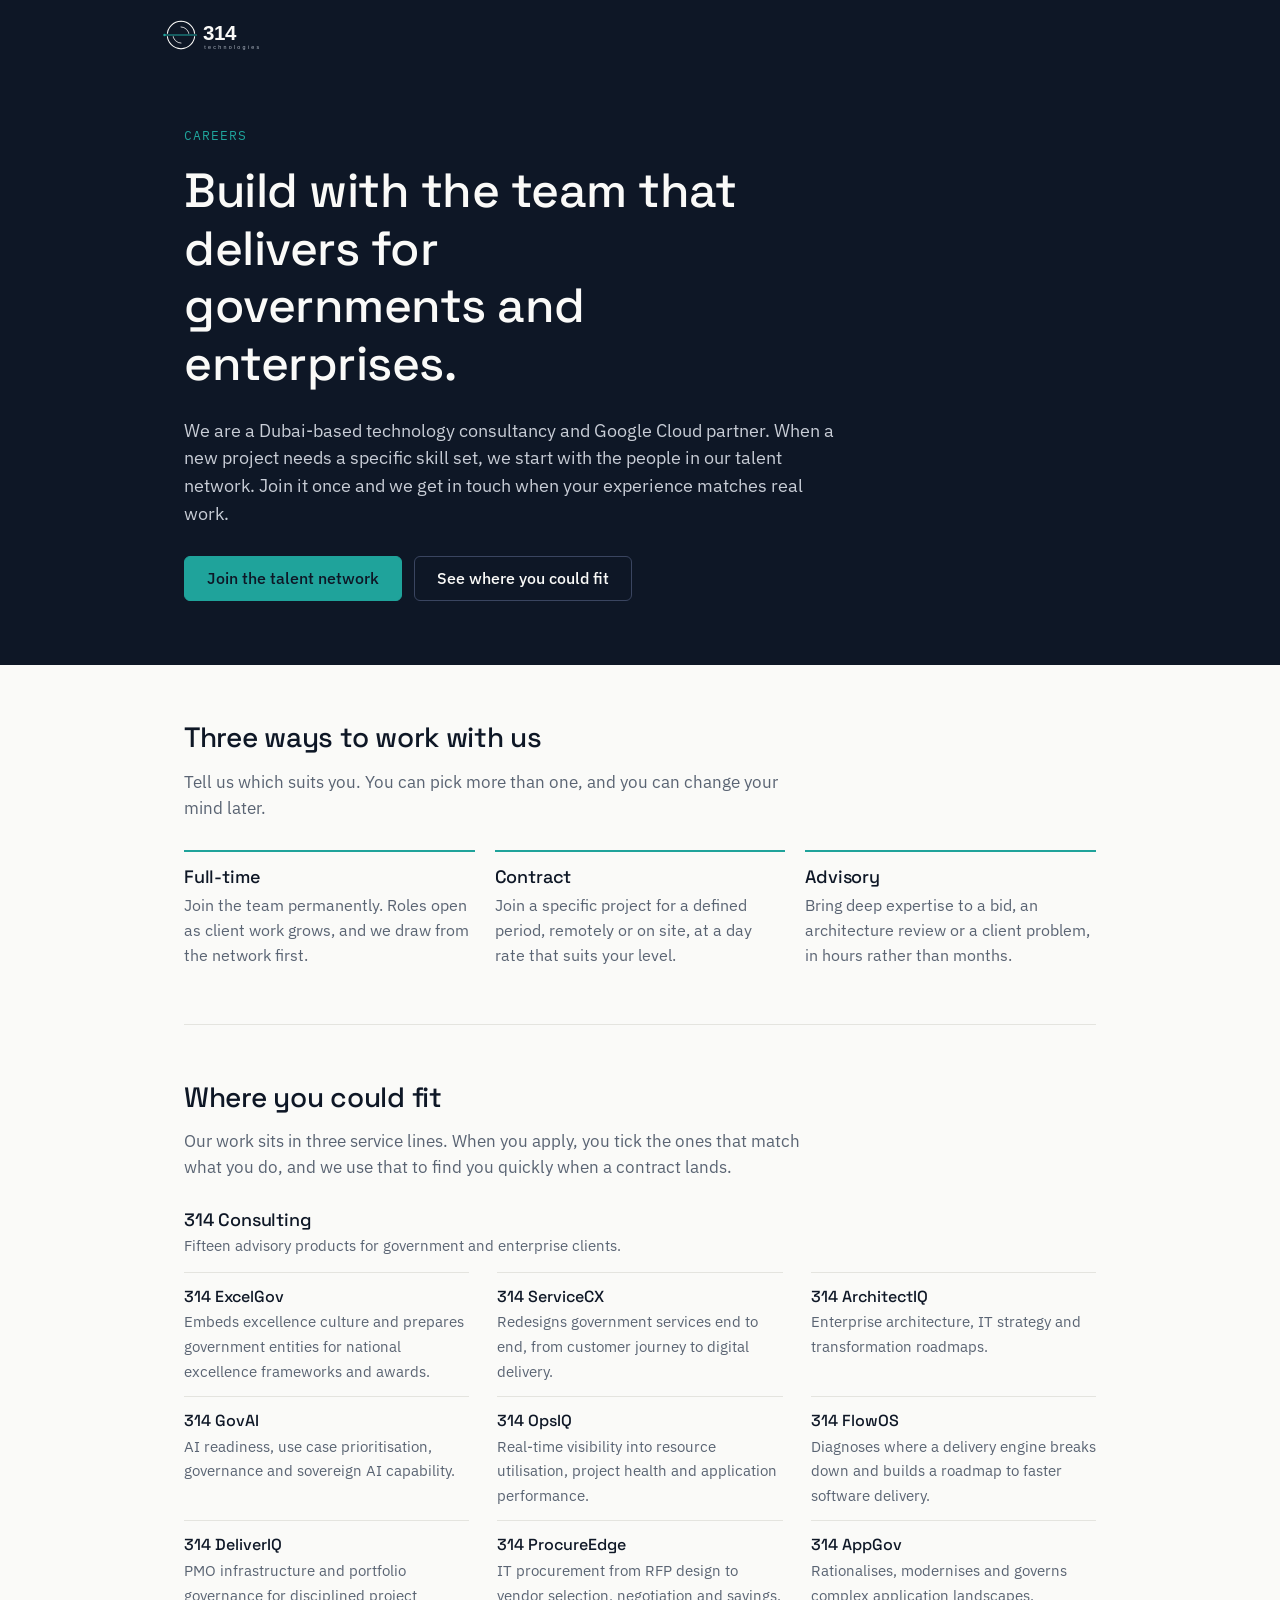
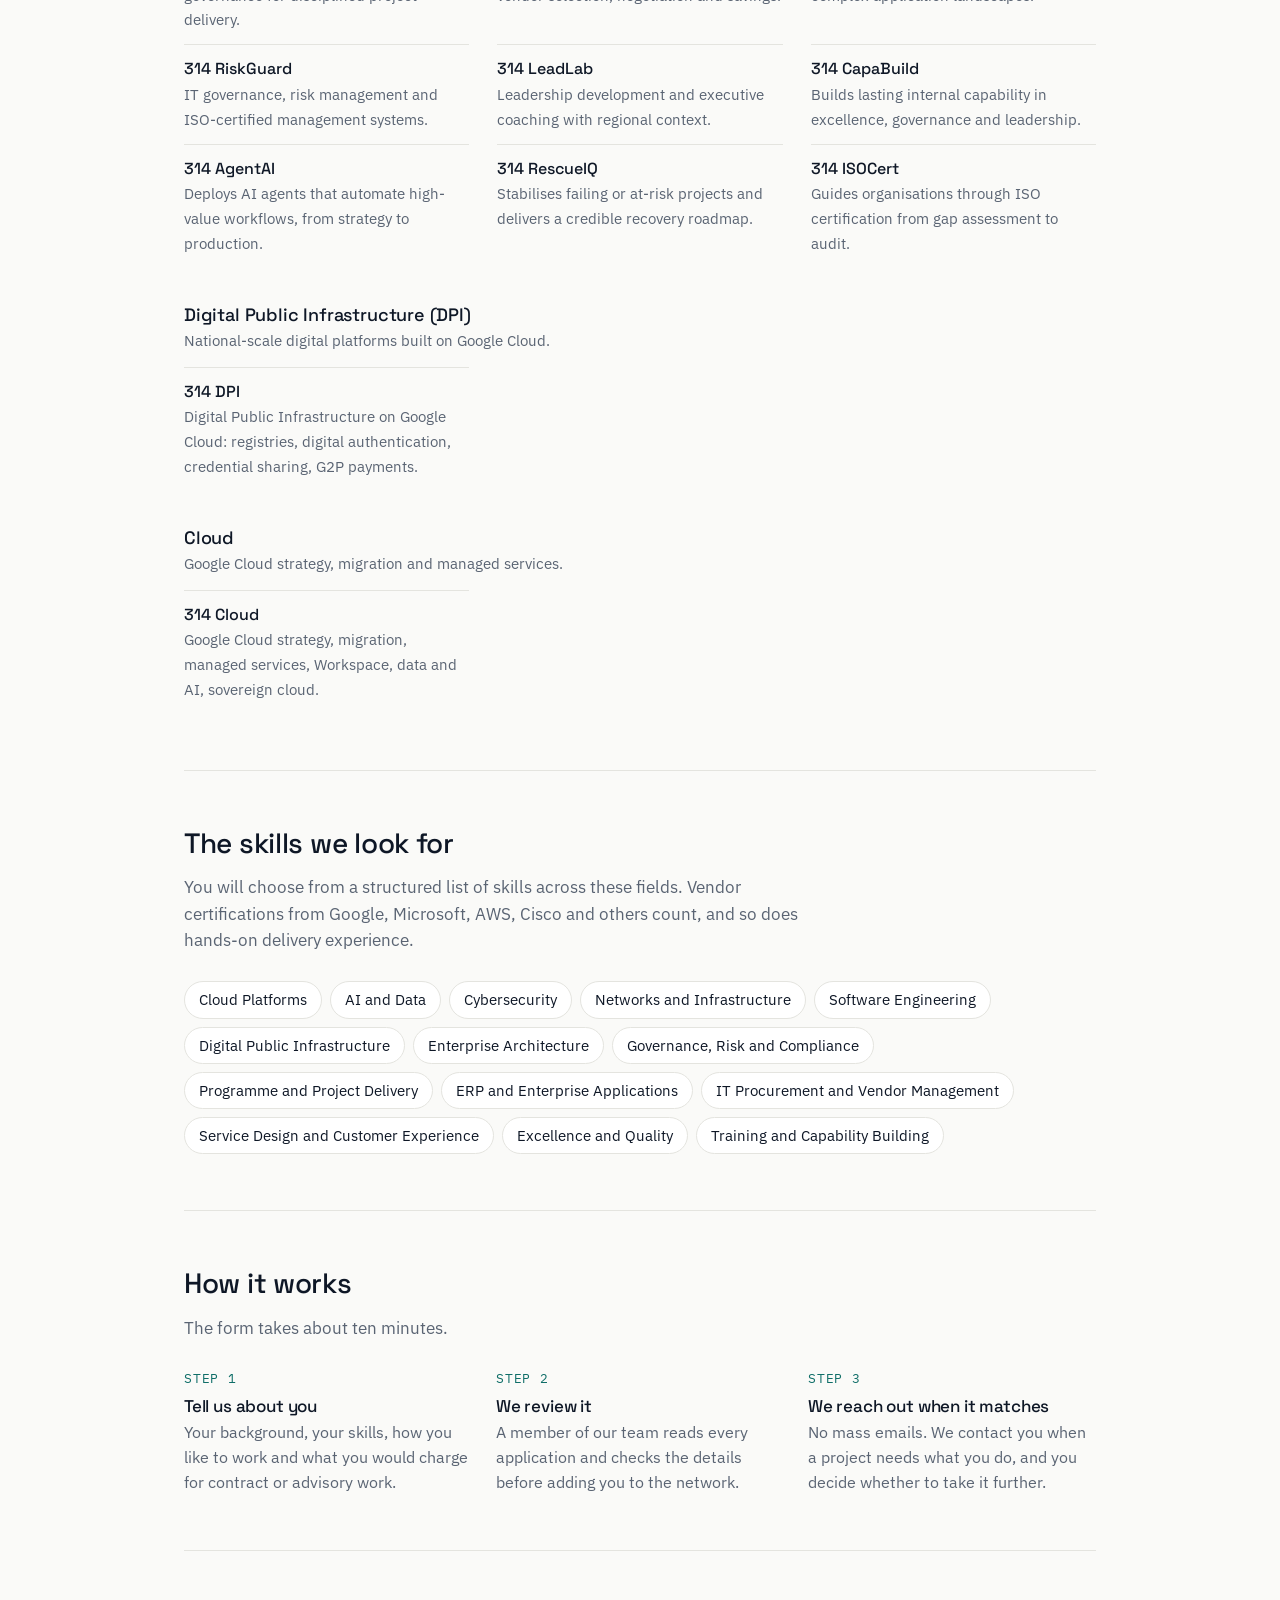
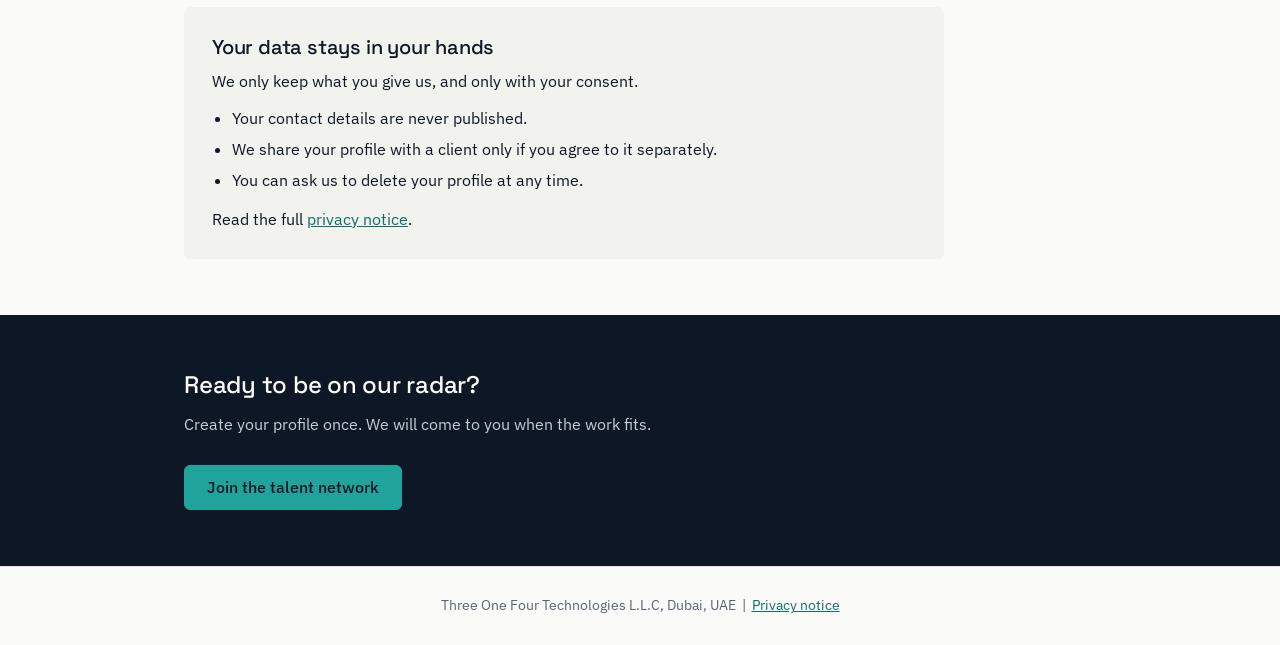
==== careers/index.html @ 89894458 "Add hidden careers pages and talent network join form (not linked from the site) Co-Authored-By: Cla" ====
<!doctype html>
<html lang="en">
<head>
<meta charset="utf-8">
<meta name="viewport" content="width=device-width, initial-scale=1">
<title>Careers at 314 Technologies</title>
<meta name="description" content="Join the 314 Technologies talent network. Full-time, contract and advisory work across consulting, Digital Public Infrastructure (DPI) and Google Cloud.">
<!-- Remove this line when the page is linked from the main website. -->
<meta name="robots" content="noindex, nofollow">
<link rel="icon" type="image/png" href="/careers/assets/314_favicon_32.png">
<link rel="preconnect" href="https://fonts.googleapis.com">
<link rel="preconnect" href="https://fonts.gstatic.com" crossorigin>
<link href="https://fonts.googleapis.com/css2?family=IBM+Plex+Mono:wght@400;500&family=IBM+Plex+Sans:wght@400;500;600&family=Space+Grotesk:wght@400;500;600&display=swap" rel="stylesheet">
<link rel="stylesheet" href="/careers/css/app.css">
<style>
  .c-section { padding-block: 56px; border-top: 1px solid var(--hair); }
  .c-section:first-of-type { border-top: 0; }
  .c-section h2 { font-size: 1.75rem; max-width: 24ch; }
  .c-lead { color: var(--slate); max-width: 62ch; margin: 0 0 28px; font-size: 1.0625rem; }
  .c-cta-row { display: flex; flex-wrap: wrap; gap: 12px; margin-top: 28px; }
  .c-cta-row .btn { padding: 12px 22px; font-size: 1rem; }
  .btn-ghost-light { border-color: #3A4560; color: var(--paper); }
  .btn-ghost-light:hover { background: var(--ink-soft); }
  .c-modes { display: grid; grid-template-columns: repeat(auto-fit, minmax(240px, 1fr)); gap: 20px; }
  .c-mode { border-top: 2px solid var(--teal); padding-top: 14px; }
  .c-mode h3 { font-size: 1.125rem; margin-bottom: 6px; }
  .c-mode p { margin: 0; color: var(--slate); }
  .c-lines { display: grid; gap: 36px; }
  .c-line h3 { font-size: 1.125rem; margin-bottom: 4px; }
  .c-line .c-line-note { color: var(--slate); margin: 0 0 14px; font-size: .9375rem; }
  .c-offers { display: grid; grid-template-columns: repeat(auto-fill, minmax(280px, 1fr)); gap: 0 28px; margin: 0; padding: 0; list-style: none; }
  .c-offers li { padding: 12px 0; border-top: 1px solid var(--hair); min-width: 0; }
  .c-offers strong { display: block; font-family: var(--font-display); font-weight: 500; }
  .c-offers span { color: var(--slate); font-size: .9375rem; }
  .c-domains { display: flex; flex-wrap: wrap; gap: 8px; margin: 0; padding: 0; list-style: none; }
  .c-domains li { border: 1px solid var(--hair); background: #fff; border-radius: 999px; padding: 6px 14px; font-size: .9375rem; }
  .c-steps { display: grid; grid-template-columns: repeat(auto-fit, minmax(240px, 1fr)); gap: 24px; margin: 0; padding: 0; list-style: none; counter-reset: step; }
  .c-steps li { counter-increment: step; min-width: 0; }
  .c-steps li::before { content: "Step " counter(step); display: block; font-family: var(--font-mono); font-size: .8125rem; letter-spacing: .06em; text-transform: uppercase; color: var(--teal-deep); margin-bottom: 6px; }
  .c-steps h3 { font-size: 1.0625rem; margin-bottom: 4px; }
  .c-steps p { margin: 0; color: var(--slate); }
  .c-data { background: var(--paper-2); border-radius: var(--radius); padding: 28px; max-width: 760px; }
  .c-data ul { margin: 12px 0 0; padding-left: 20px; }
  .c-data li { margin-bottom: 6px; }
  .c-data a, .c-link { color: var(--teal-deep); }
  .c-final { background: var(--ink); color: var(--paper); }
  .c-final .wrap { padding-block: 56px; }
  .c-final h2 { color: var(--paper); max-width: 22ch; }
  .c-final p { color: #C8CDD6; max-width: 56ch; margin: 0; }
  @media (max-width: 520px) { .c-section { padding-block: 40px; } .c-data { padding: 20px; } }
</style>
</head>
<body>
<header class="hero">
  <div class="topbar"><div class="topbar-inner" style="max-width:1008px"><img src="/careers/assets/314_wordmark_reversed.svg" alt="314 Technologies"></div></div>
  <div class="hero-inner">
    <div class="eyebrow">Careers</div>
    <h1>Build with the team that delivers for governments and enterprises.</h1>
    <p>We are a Dubai-based technology consultancy and Google Cloud partner. When a new project needs a specific skill set, we start with the people in our talent network. Join it once and we get in touch when your experience matches real work.</p>
    <div class="c-cta-row">
      <a class="btn btn-primary" href="/careers/apply">Join the talent network</a>
      <a class="btn btn-ghost-light" href="#fit">See where you could fit</a>
    </div>
  </div>
</header>

<main class="wrap">
  <section class="c-section" id="ways">
    <h2>Three ways to work with us</h2>
    <p class="c-lead">Tell us which suits you. You can pick more than one, and you can change your mind later.</p>
    <div class="c-modes">
      <div class="c-mode"><h3>Full-time</h3><p>Join the team permanently. Roles open as client work grows, and we draw from the network first.</p></div>
      <div class="c-mode"><h3>Contract</h3><p>Join a specific project for a defined period, remotely or on site, at a day rate that suits your level.</p></div>
      <div class="c-mode"><h3>Advisory</h3><p>Bring deep expertise to a bid, an architecture review or a client problem, in hours rather than months.</p></div>
    </div>
  </section>

  <section class="c-section" id="fit">
    <h2>Where you could fit</h2>
    <p class="c-lead">Our work sits in three service lines. When you apply, you tick the ones that match what you do, and we use that to find you quickly when a contract lands.</p>
    <div class="c-lines" id="lines"></div>
  </section>

  <section class="c-section" id="skills">
    <h2>The skills we look for</h2>
    <p class="c-lead">You will choose from a structured list of skills across these fields. Vendor certifications from Google, Microsoft, AWS, Cisco and others count, and so does hands-on delivery experience.</p>
    <ul class="c-domains" id="domains"></ul>
  </section>

  <section class="c-section" id="how">
    <h2>How it works</h2>
    <p class="c-lead">The form takes about ten minutes.</p>
    <ol class="c-steps">
      <li><h3>Tell us about you</h3><p>Your background, your skills, how you like to work and what you would charge for contract or advisory work.</p></li>
      <li><h3>We review it</h3><p>A member of our team reads every application and checks the details before adding you to the network.</p></li>
      <li><h3>We reach out when it matches</h3><p>No mass emails. We contact you when a project needs what you do, and you decide whether to take it further.</p></li>
    </ol>
  </section>

  <section class="c-section" id="data">
    <div class="c-data">
      <h2 style="font-size:1.25rem">Your data stays in your hands</h2>
      <p style="margin:0">We only keep what you give us, and only with your consent.</p>
      <ul>
        <li>Your contact details are never published.</li>
        <li>We share your profile with a client only if you agree to it separately.</li>
        <li>You can ask us to delete your profile at any time.</li>
      </ul>
      <p style="margin:14px 0 0">Read the full <a href="/careers/privacy">privacy notice</a>.</p>
    </div>
  </section>
</main>

<section class="c-final">
  <div class="wrap">
    <h2>Ready to be on our radar?</h2>
    <p>Create your profile once. We will come to you when the work fits.</p>
    <div class="c-cta-row"><a class="btn btn-primary" href="/careers/apply">Join the talent network</a></div>
  </div>
</section>

<footer class="footer">
  Three One Four Technologies L.L.C, Dubai, UAE &nbsp;|&nbsp; <a href="/careers/privacy">Privacy notice</a>
</footer>

<script src="/careers/js/reference-data.js"></script>
<script>
(function () {
  var ref = window.TALENT_REF || { offerings: [], domains: [] };
  function el(tag, cls, text) { var e = document.createElement(tag); if (cls) e.className = cls; if (text) e.textContent = text; return e; }

  var lines = [
    { key: "consulting", title: "314 Consulting", note: "Fifteen advisory products for government and enterprise clients." },
    { key: "dpi", title: "Digital Public Infrastructure (DPI)", note: "National-scale digital platforms built on Google Cloud." },
    { key: "cloud", title: "Cloud", note: "Google Cloud strategy, migration and managed services." }
  ];
  var host = document.getElementById("lines");
  lines.forEach(function (ln) {
    var items = ref.offerings.filter(function (o) { return o.service_line === ln.key; });
    if (!items.length) return;
    var box = el("div", "c-line");
    box.appendChild(el("h3", "", ln.title));
    box.appendChild(el("p", "c-line-note", ln.note));
    var ul = el("ul", "c-offers");
    items.forEach(function (o) {
      var li = el("li");
      li.appendChild(el("strong", "", o.name));
      li.appendChild(el("span", "", o.summary));
      ul.appendChild(li);
    });
    box.appendChild(ul);
    host.appendChild(box);
  });

  var dl = document.getElementById("domains");
  ref.domains.forEach(function (d) { dl.appendChild(el("li", "", d.name)); });
})();
</script>
</body>
</html>
---- careers/css/app.css ----
/* 314 Talent Platform. Tokens come from the 314 brand palette (palette.txt). */
:root {
  --ink: #0E1726;
  --ink-soft: #1A2435;
  --teal: #1FA39B;
  --teal-deep: #0F6E68;
  --paper: #FAFAF8;
  --paper-2: #F2F2EE;
  --slate: #5A6473;
  --hair: #E4E4DF;
  --hair-dark: #2A3344;
  --amber: #C9871F;
  --danger: #A32D2D;
  --font-display: "Space Grotesk", system-ui, sans-serif;
  --font-body: "IBM Plex Sans", system-ui, -apple-system, "Segoe UI", sans-serif;
  --font-mono: "IBM Plex Mono", ui-monospace, Consolas, monospace;
  --radius: 6px;
}
* { box-sizing: border-box; }
html { -webkit-text-size-adjust: 100%; }
body { margin: 0; background: var(--paper); color: var(--ink); font: 400 16px/1.55 var(--font-body); }
h1, h2, h3, h4 { font-family: var(--font-display); font-weight: 500; line-height: 1.2; margin: 0 0 .5em; letter-spacing: -.01em; }
h1 { font-size: clamp(2rem, 4.5vw, 3rem); }
h2 { font-size: 1.5rem; }
h3 { font-size: 1.1rem; }
p { margin: 0 0 1em; }
a { color: var(--teal-deep); }
a:hover { color: var(--ink); }
button, input, select, textarea { font: inherit; color: inherit; }
:focus-visible { outline: 2px solid var(--teal-deep); outline-offset: 2px; }
.mono { font-family: var(--font-mono); font-size: .8125rem; }
.muted { color: var(--slate); }
.small { font-size: .875rem; }
.sr-only { position: absolute; width: 1px; height: 1px; overflow: hidden; clip: rect(0 0 0 0); white-space: nowrap; }
.hidden { display: none !important; }

/* Header and footer */
.topbar { background: var(--ink); color: var(--paper); }
.topbar-inner { max-width: 1280px; margin: 0 auto; padding: 14px 24px; display: flex; align-items: center; gap: 24px; }
.topbar img { height: 42px; display: block; }
.topbar nav { display: flex; gap: 4px; margin-left: 12px; }
.topbar nav button { background: none; border: 0; color: #C8CDD6; padding: 8px 14px; border-radius: var(--radius); cursor: pointer; font-weight: 500; }
.topbar nav button:hover { color: var(--paper); background: var(--ink-soft); }
.topbar nav button[aria-current="page"] { color: var(--paper); background: var(--ink-soft); box-shadow: inset 0 -2px 0 var(--teal); }
.topbar .spacer { flex: 1; }
.topbar .who { color: #C8CDD6; font-size: .875rem; }
.footer { border-top: 1px solid var(--hair); padding: 28px 24px; color: var(--slate); font-size: .875rem; text-align: center; }

/* Demo / test banner */
.banner { background: var(--paper-2); border-bottom: 1px solid var(--hair); color: var(--ink); font-size: .875rem; }
.banner-inner { max-width: 1280px; margin: 0 auto; padding: 8px 24px; display: flex; gap: 12px; align-items: center; flex-wrap: wrap; }
.banner strong { font-family: var(--font-mono); font-size: .75rem; letter-spacing: .06em; text-transform: uppercase; background: var(--ink); color: var(--paper); padding: 2px 8px; border-radius: 3px; }

/* Buttons */
.btn { display: inline-flex; align-items: center; justify-content: center; gap: 8px; border: 1px solid var(--ink); background: transparent; color: var(--ink); padding: 9px 16px; border-radius: var(--radius); font-weight: 500; cursor: pointer; text-decoration: none; line-height: 1.2; }
.btn:hover { background: var(--paper-2); }
.btn-primary { background: var(--teal); border-color: var(--teal); color: var(--ink); }
.btn-primary:hover { background: #28b5ac; }
.btn-danger { border-color: var(--danger); color: var(--danger); }
.btn-danger:hover { background: #fbeeee; }
.btn-sm { padding: 5px 10px; font-size: .875rem; }
.btn[disabled] { opacity: .5; cursor: not-allowed; }
.link-btn { background: none; border: 0; padding: 0; color: var(--teal-deep); text-decoration: underline; cursor: pointer; }

/* Forms */
label { display: block; font-weight: 500; font-size: .9375rem; margin-bottom: 6px; }
label .opt { color: var(--slate); font-weight: 400; }
.field { margin-bottom: 18px; }
.field .hint { color: var(--slate); font-size: .8125rem; margin-top: 4px; }
input[type=text], input[type=email], input[type=tel], input[type=url], input[type=number], input[type=date], input[type=password], input[type=search], select, textarea {
  width: 100%; padding: 9px 11px; background: #fff; border: 1px solid #C9CCD2; border-radius: var(--radius); }
textarea { min-height: 96px; resize: vertical; }
input:focus, select:focus, textarea:focus { border-color: var(--teal-deep); outline: 2px solid var(--teal-deep); outline-offset: 0; }
.grid-2 { display: grid; grid-template-columns: repeat(2, minmax(0, 1fr)); gap: 0 20px; }
.grid-3 { display: grid; grid-template-columns: repeat(3, minmax(0, 1fr)); gap: 0 20px; }
.check { display: flex; gap: 10px; align-items: flex-start; font-weight: 400; margin: 0 0 8px; cursor: pointer; }
.check input { margin-top: 4px; accent-color: var(--teal-deep); width: 16px; height: 16px; flex: none; }
.chips { display: flex; flex-wrap: wrap; gap: 8px; }
.chip { display: inline-flex; align-items: center; gap: 6px; padding: 5px 12px; border: 1px solid #C9CCD2; border-radius: 999px; background: #fff; font-size: .875rem; cursor: pointer; font-weight: 400; margin: 0; }
.chip input { position: absolute; opacity: 0; pointer-events: none; }
.chip:has(input:checked) { background: var(--ink); color: var(--paper); border-color: var(--ink); }
.chip:has(input:focus-visible) { outline: 2px solid var(--teal-deep); outline-offset: 2px; }
.tag { display: inline-block; padding: 2px 8px; border-radius: 3px; background: var(--paper-2); border: 1px solid var(--hair); font-size: .75rem; font-family: var(--font-mono); white-space: nowrap; }
.tag.teal { background: #E3F4F2; border-color: #B6E0DC; color: var(--teal-deep); }
.tag.dark { background: var(--ink); border-color: var(--ink); color: var(--paper); }
.tag.warn { background: #FBF1DE; border-color: #E8CF9C; color: #7A5210; }
.tag.bad { background: #FBEAEA; border-color: #EBC1C1; color: var(--danger); }
.error { color: var(--danger); font-size: .875rem; margin-top: 4px; }
.honeypot { position: absolute; left: -9999px; }

/* Join page */
.hero { background: var(--ink); color: var(--paper); }
.hero-inner { max-width: 960px; margin: 0 auto; padding: 56px 24px 64px; }
.hero h1 { color: var(--paper); max-width: 18ch; }
.hero p { color: #C8CDD6; max-width: 60ch; font-size: 1.125rem; }
.hero .eyebrow { font-family: var(--font-mono); font-size: .8125rem; letter-spacing: .08em; text-transform: uppercase; color: var(--teal); margin-bottom: 16px; }
.wrap { max-width: 960px; margin: 0 auto; padding: 0 24px; }
.steps { display: flex; gap: 8px; margin: 28px 0 24px; flex-wrap: wrap; }
.steps li { list-style: none; font-size: .875rem; color: var(--slate); padding: 6px 12px; border-bottom: 2px solid var(--hair); }
.steps li.on { color: var(--ink); border-color: var(--teal); font-weight: 500; }
.steps li.done { color: var(--teal-deep); border-color: var(--teal-deep); }
.steps { padding: 0; }
.panel { background: #fff; border: 1px solid var(--hair); border-radius: 8px; padding: 28px; margin-bottom: 20px; }
.panel h2 { margin-bottom: 4px; }
.panel > .lead { color: var(--slate); margin-bottom: 24px; }
.skill-group { border-top: 1px solid var(--hair); padding: 16px 0 4px; }
.skill-group h3 { font-size: 1rem; }
.skill-row { display: grid; grid-template-columns: 1fr 180px; gap: 12px; align-items: center; padding: 4px 0; }
.skill-row select { padding: 5px 8px; }
.skill-row.off select { visibility: hidden; }
.offer-line { margin-bottom: 18px; }
.offer-line h3 { font-size: .8125rem; font-family: var(--font-mono); letter-spacing: .06em; text-transform: uppercase; color: var(--slate); font-weight: 500; }
.cred-row { display: grid; grid-template-columns: 2fr 1.4fr 1.2fr 1fr auto; gap: 10px; align-items: end; margin-bottom: 10px; }
.form-nav { display: flex; justify-content: space-between; gap: 12px; margin-top: 8px; }
.done-box { text-align: center; padding: 48px 24px; }
.done-box h2 { font-size: 1.75rem; }

/* Admin */
.shell { max-width: 1280px; margin: 0 auto; padding: 24px; }
.toolbar { display: flex; flex-wrap: wrap; gap: 10px; align-items: center; margin-bottom: 14px; }
.toolbar input[type=search] { flex: 1 1 260px; }
.toolbar select { width: auto; min-width: 140px; max-width: 230px; }
.stats { display: grid; grid-template-columns: repeat(auto-fit, minmax(150px, 1fr)); gap: 12px; margin-bottom: 20px; }
.stat { background: #fff; border: 1px solid var(--hair); border-radius: 8px; padding: 14px 16px; }
.stat .n { font: 500 1.75rem/1 var(--font-display); }
.stat .l { color: var(--slate); font-size: .8125rem; margin-top: 6px; }
.table-wrap { background: #fff; border: 1px solid var(--hair); border-radius: 8px; overflow-x: auto; }
table { width: 100%; border-collapse: collapse; font-size: .9375rem; }
th { text-align: left; font: 500 .75rem/1 var(--font-mono); letter-spacing: .05em; text-transform: uppercase; color: var(--slate); padding: 12px 14px; border-bottom: 1px solid var(--hair); background: var(--paper); white-space: nowrap; }
.talent-table td:first-child { min-width: 230px; }
td { padding: 12px 14px; border-bottom: 1px solid var(--hair); vertical-align: top; }
tbody tr:last-child td { border-bottom: 0; }
tbody tr.click { cursor: pointer; }
tbody tr.click:hover { background: var(--paper); }
td .sub { color: var(--slate); font-size: .8125rem; }
.empty { padding: 40px 20px; text-align: center; color: var(--slate); }
.filters-chips { display: flex; gap: 6px; flex-wrap: wrap; margin: 0 0 12px; }
.filters-chips .tag { cursor: pointer; }

.drawer-back { position: fixed; inset: 0; background: rgba(14,23,38,.45); z-index: 40; }
.drawer { position: fixed; top: 0; right: 0; bottom: 0; width: min(640px, 100%); background: var(--paper); z-index: 41; overflow-y: auto; border-left: 1px solid var(--hair); }
.drawer-head { position: sticky; top: 0; background: var(--ink); color: var(--paper); padding: 18px 24px; display: flex; justify-content: space-between; gap: 16px; align-items: flex-start; z-index: 2; }
.drawer-head h2 { color: var(--paper); margin: 0 0 2px; font-size: 1.25rem; }
.drawer-head .muted { color: #C8CDD6; }
.drawer-head .btn { border-color: #50596A; color: var(--paper); }
.drawer-head .btn:hover { background: var(--ink-soft); }
.drawer-body { padding: 20px 24px 40px; }
.section { margin-bottom: 26px; }
.section h3 { font: 500 .75rem/1 var(--font-mono); letter-spacing: .06em; text-transform: uppercase; color: var(--slate); margin-bottom: 10px; }
.kv { display: grid; grid-template-columns: 150px 1fr; gap: 6px 14px; font-size: .9375rem; }
.kv dt { color: var(--slate); }
.kv dd { margin: 0; overflow-wrap: anywhere; }
.skill-pill { display: inline-flex; align-items: center; gap: 8px; border: 1px solid var(--hair); background: #fff; border-radius: 4px; padding: 3px 9px; margin: 0 6px 6px 0; font-size: .875rem; }
.dots { display: inline-flex; gap: 2px; }
.dots i { width: 6px; height: 6px; border-radius: 50%; background: var(--hair); display: block; }
.dots i.on { background: var(--teal-deep); }

.modal-back { position: fixed; inset: 0; background: rgba(14,23,38,.55); z-index: 60; display: flex; align-items: flex-start; justify-content: center; padding: 6vh 16px; overflow-y: auto; }
.modal { background: var(--paper); border-radius: 8px; width: min(820px, 100%); border: 1px solid var(--hair); }
.modal-head { display: flex; justify-content: space-between; gap: 12px; align-items: flex-start; padding: 18px 22px; border-bottom: 1px solid var(--hair); }
.modal-head h2 { margin: 0; font-size: 1.2rem; }
.modal-body { padding: 18px 22px 22px; }
.modal-actions { display: flex; justify-content: flex-end; gap: 10px; margin-top: 16px; }

.split { display: grid; grid-template-columns: 320px 1fr; gap: 20px; align-items: start; }
.list { background: #fff; border: 1px solid var(--hair); border-radius: 8px; overflow: hidden; }
.list button.item { display: block; width: 100%; text-align: left; padding: 12px 14px; background: none; border: 0; border-bottom: 1px solid var(--hair); cursor: pointer; }
.list button.item:last-child { border-bottom: 0; }
.list button.item:hover { background: var(--paper); }
.list button.item[aria-current="true"] { background: var(--paper-2); box-shadow: inset 3px 0 0 var(--teal); }
.card { background: #fff; border: 1px solid var(--hair); border-radius: 8px; padding: 18px 20px; margin-bottom: 14px; }
.card-head { display: flex; justify-content: space-between; gap: 12px; align-items: flex-start; margin-bottom: 8px; }
.card h3 { margin: 0; }
.scorebar { width: 90px; height: 6px; background: var(--hair); border-radius: 3px; overflow: hidden; display: inline-block; vertical-align: middle; }
.scorebar i { display: block; height: 100%; background: var(--teal); }
.offering-group { margin-bottom: 26px; }
.offering-group > h3 { display: flex; gap: 10px; align-items: baseline; flex-wrap: wrap; }
.login { max-width: 420px; margin: 12vh auto; padding: 0 24px; }
.toast { position: fixed; bottom: 20px; left: 50%; transform: translateX(-50%); background: var(--ink); color: var(--paper); padding: 10px 18px; border-radius: var(--radius); z-index: 80; font-size: .9375rem; }

@media (max-width: 860px) {
  .grid-2, .grid-3 { grid-template-columns: 1fr; }
  .split { grid-template-columns: 1fr; }
  .cred-row { grid-template-columns: 1fr 1fr; }
  .skill-row { grid-template-columns: 1fr; }
  .topbar-inner { flex-wrap: wrap; gap: 10px; }
  .topbar nav { margin-left: 0; order: 3; width: 100%; overflow-x: auto; }
  .kv { grid-template-columns: 1fr; }
  .panel { padding: 20px 16px; }
}
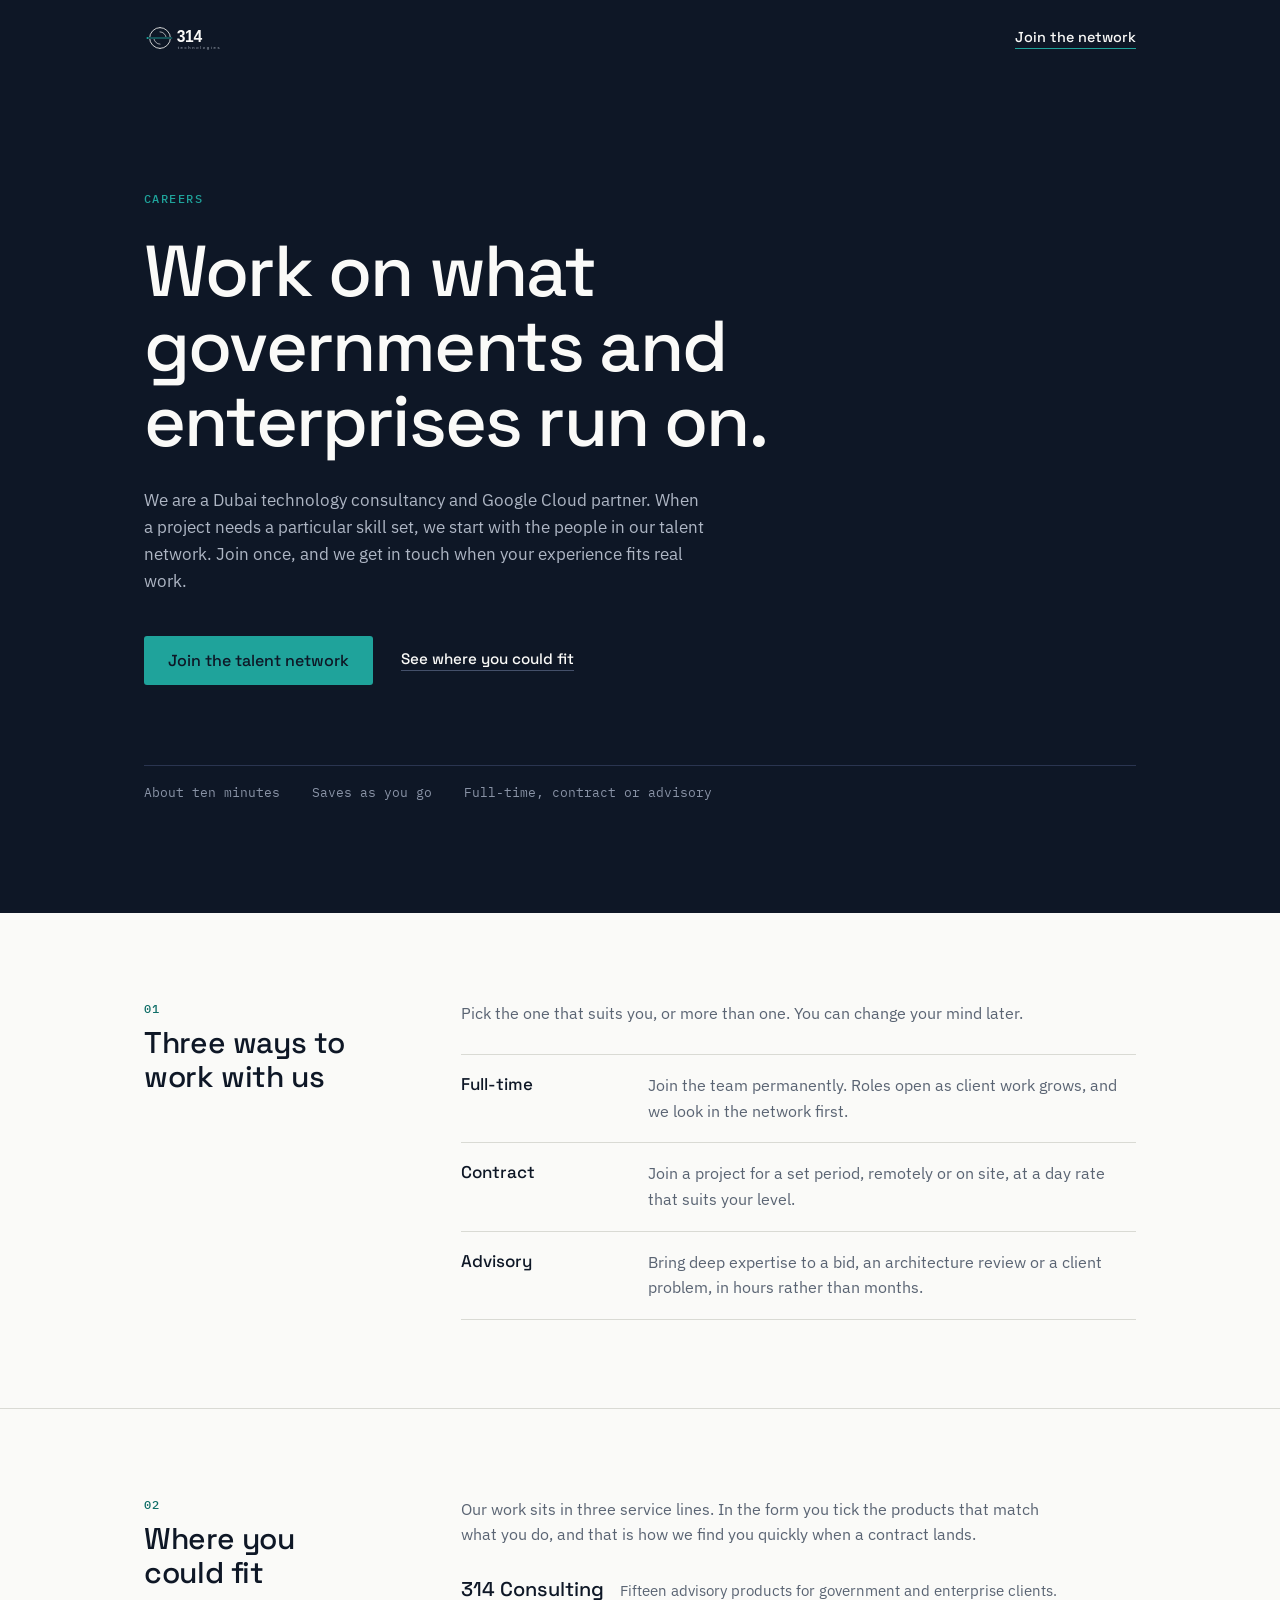
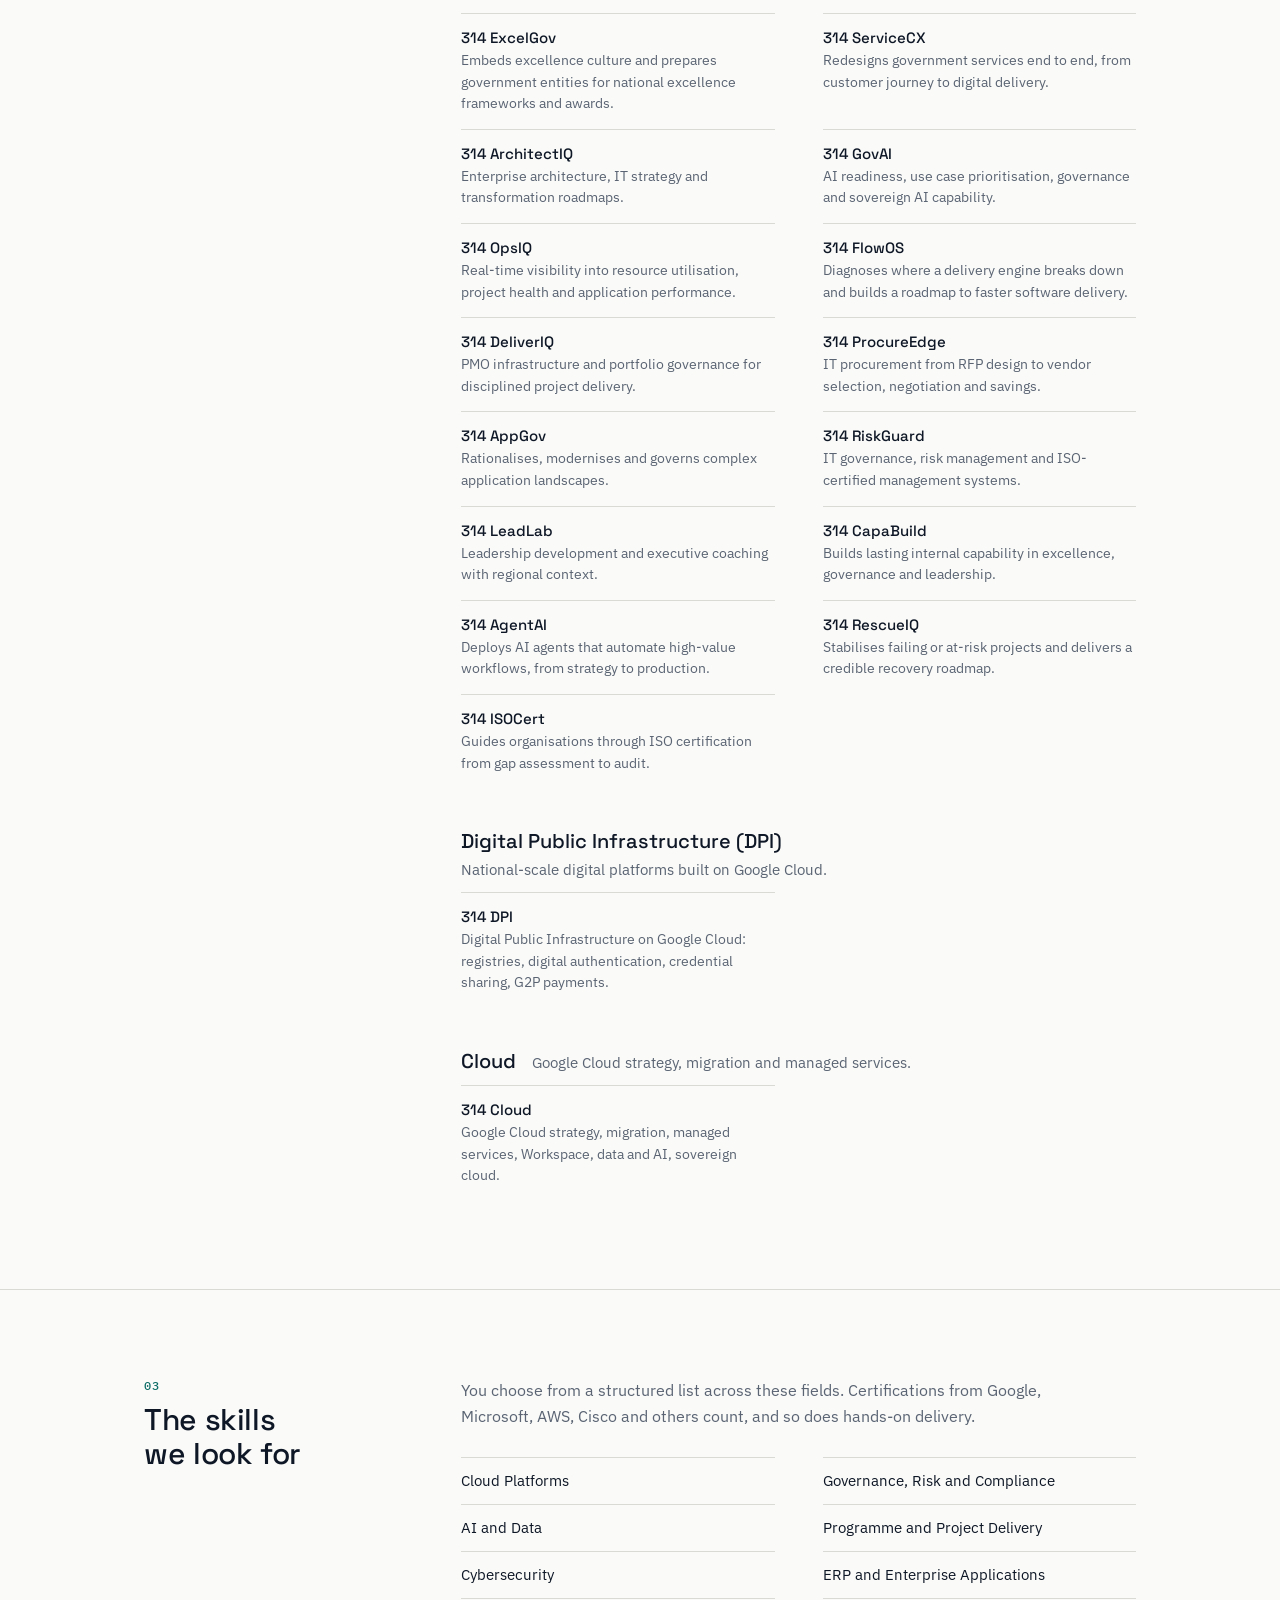
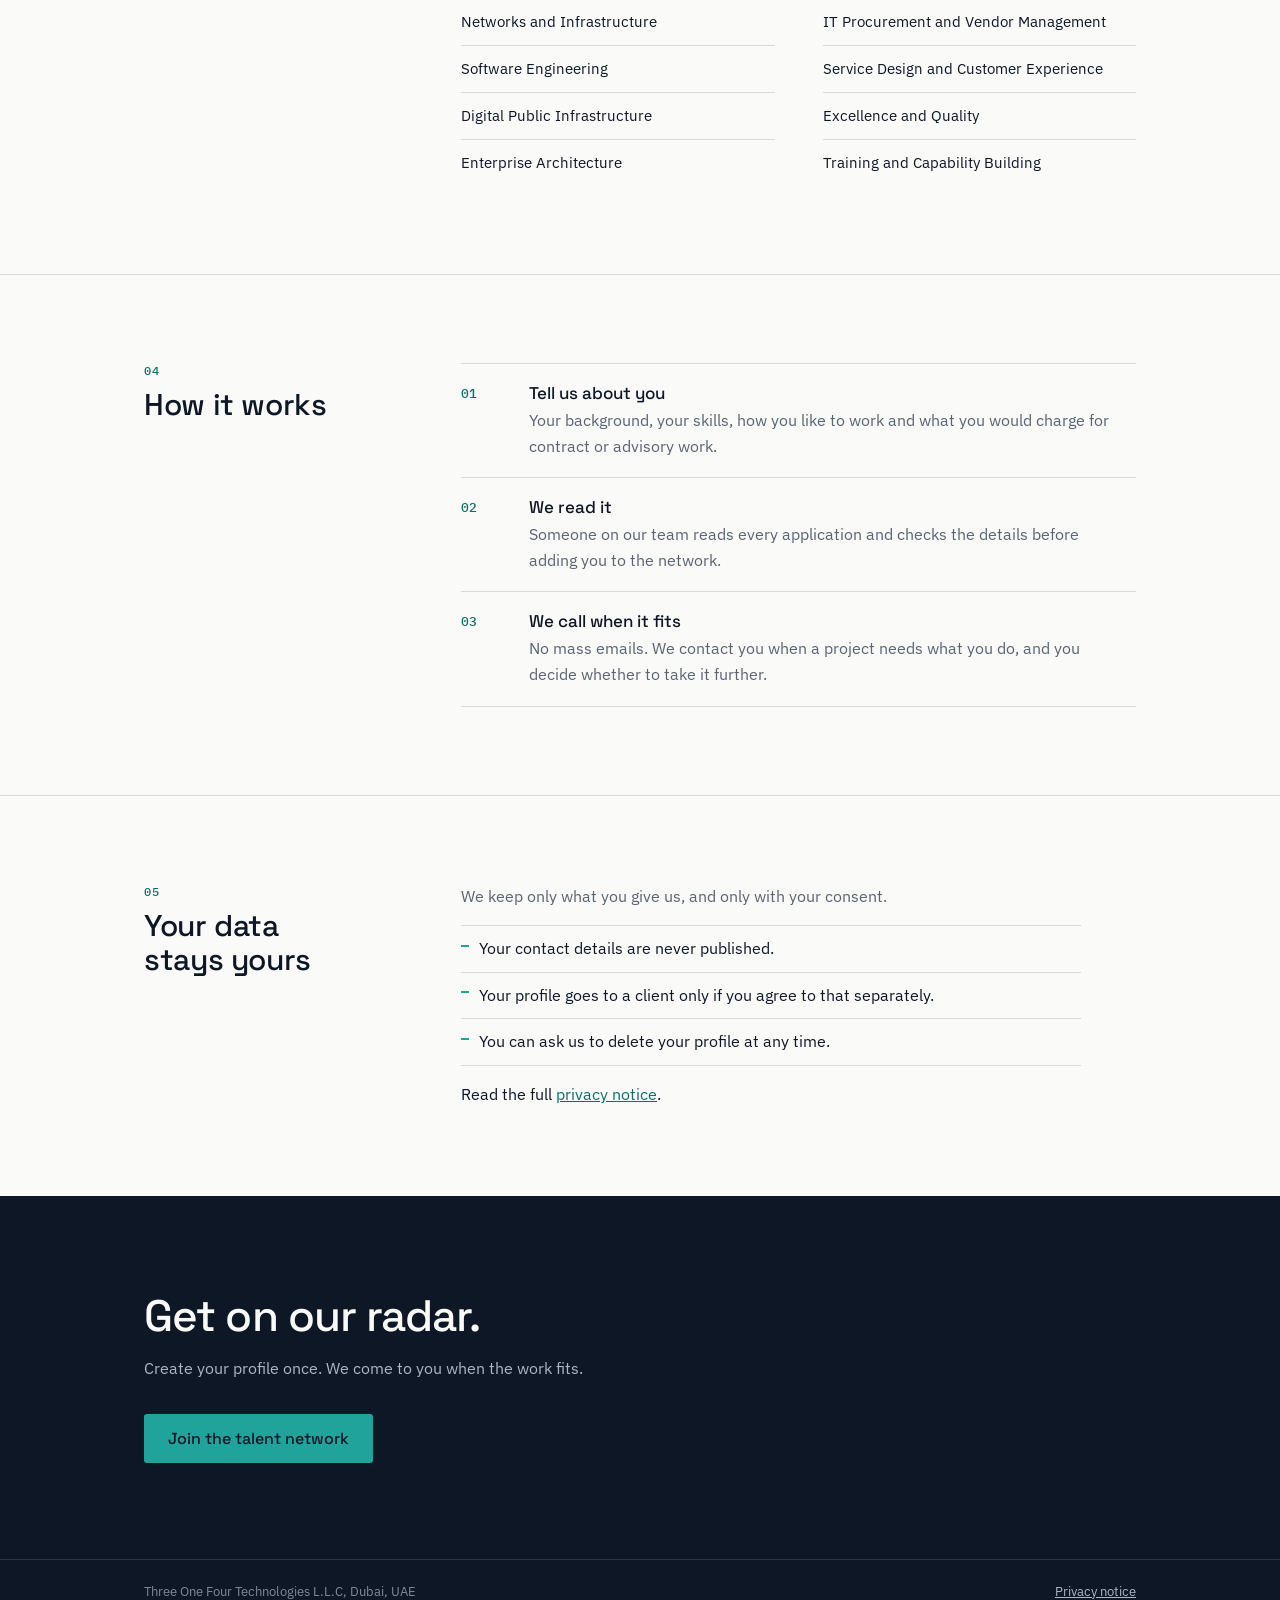
==== commit 4cfd96ea: "Careers: redesign landing page to match the join form Co-Authored-By: Claude Sonnet 5.5 <noreply@ant" ====
--- a/careers/index.html
+++ b/careers/index.html
@@ -2,133 +2,200 @@
 <html lang="en">
 <head>
 <meta charset="utf-8">
-<meta name="viewport" content="width=device-width, initial-scale=1">
+<meta name="viewport" content="width=device-width, initial-scale=1, viewport-fit=cover">
 <title>Careers at 314 Technologies</title>
 <meta name="description" content="Join the 314 Technologies talent network. Full-time, contract and advisory work across consulting, Digital Public Infrastructure (DPI) and Google Cloud.">
+<meta name="theme-color" content="#0E1726">
 <!-- Remove this line when the page is linked from the main website. -->
 <meta name="robots" content="noindex, nofollow">
 <link rel="icon" type="image/png" href="/careers/assets/314_favicon_32.png">
 <link rel="preconnect" href="https://fonts.googleapis.com">
 <link rel="preconnect" href="https://fonts.gstatic.com" crossorigin>
 <link href="https://fonts.googleapis.com/css2?family=IBM+Plex+Mono:wght@400;500&family=IBM+Plex+Sans:wght@400;500;600&family=Space+Grotesk:wght@400;500;600&display=swap" rel="stylesheet">
-<link rel="stylesheet" href="/careers/css/app.css">
 <style>
-  .c-section { padding-block: 56px; border-top: 1px solid var(--hair); }
-  .c-section:first-of-type { border-top: 0; }
-  .c-section h2 { font-size: 1.75rem; max-width: 24ch; }
-  .c-lead { color: var(--slate); max-width: 62ch; margin: 0 0 28px; font-size: 1.0625rem; }
-  .c-cta-row { display: flex; flex-wrap: wrap; gap: 12px; margin-top: 28px; }
-  .c-cta-row .btn { padding: 12px 22px; font-size: 1rem; }
-  .btn-ghost-light { border-color: #3A4560; color: var(--paper); }
-  .btn-ghost-light:hover { background: var(--ink-soft); }
-  .c-modes { display: grid; grid-template-columns: repeat(auto-fit, minmax(240px, 1fr)); gap: 20px; }
-  .c-mode { border-top: 2px solid var(--teal); padding-top: 14px; }
-  .c-mode h3 { font-size: 1.125rem; margin-bottom: 6px; }
-  .c-mode p { margin: 0; color: var(--slate); }
-  .c-lines { display: grid; gap: 36px; }
-  .c-line h3 { font-size: 1.125rem; margin-bottom: 4px; }
-  .c-line .c-line-note { color: var(--slate); margin: 0 0 14px; font-size: .9375rem; }
-  .c-offers { display: grid; grid-template-columns: repeat(auto-fill, minmax(280px, 1fr)); gap: 0 28px; margin: 0; padding: 0; list-style: none; }
-  .c-offers li { padding: 12px 0; border-top: 1px solid var(--hair); min-width: 0; }
-  .c-offers strong { display: block; font-family: var(--font-display); font-weight: 500; }
-  .c-offers span { color: var(--slate); font-size: .9375rem; }
-  .c-domains { display: flex; flex-wrap: wrap; gap: 8px; margin: 0; padding: 0; list-style: none; }
-  .c-domains li { border: 1px solid var(--hair); background: #fff; border-radius: 999px; padding: 6px 14px; font-size: .9375rem; }
-  .c-steps { display: grid; grid-template-columns: repeat(auto-fit, minmax(240px, 1fr)); gap: 24px; margin: 0; padding: 0; list-style: none; counter-reset: step; }
-  .c-steps li { counter-increment: step; min-width: 0; }
-  .c-steps li::before { content: "Step " counter(step); display: block; font-family: var(--font-mono); font-size: .8125rem; letter-spacing: .06em; text-transform: uppercase; color: var(--teal-deep); margin-bottom: 6px; }
-  .c-steps h3 { font-size: 1.0625rem; margin-bottom: 4px; }
-  .c-steps p { margin: 0; color: var(--slate); }
-  .c-data { background: var(--paper-2); border-radius: var(--radius); padding: 28px; max-width: 760px; }
-  .c-data ul { margin: 12px 0 0; padding-left: 20px; }
-  .c-data li { margin-bottom: 6px; }
-  .c-data a, .c-link { color: var(--teal-deep); }
-  .c-final { background: var(--ink); color: var(--paper); }
-  .c-final .wrap { padding-block: 56px; }
-  .c-final h2 { color: var(--paper); max-width: 22ch; }
-  .c-final p { color: #C8CDD6; max-width: 56ch; margin: 0; }
-  @media (max-width: 520px) { .c-section { padding-block: 40px; } .c-data { padding: 20px; } }
+:root {
+  --ink: #0E1726; --ink-2: #172236; --teal: #1FA39B; --teal-deep: #0F6E68;
+  --paper: #FAFAF8; --paper-2: #F2F2EE; --slate: #5A6473; --line: #D9DAD4;
+  --font-display: "Space Grotesk", system-ui, sans-serif;
+  --font-body: "IBM Plex Sans", system-ui, -apple-system, "Segoe UI", sans-serif;
+  --font-mono: "IBM Plex Mono", ui-monospace, Consolas, monospace;
+  --pad: clamp(20px, 5vw, 64px);
+}
+* { box-sizing: border-box; }
+html { -webkit-text-size-adjust: 100%; scroll-behavior: smooth; }
+body { margin: 0; background: var(--paper); color: var(--ink); font: 400 16px/1.6 var(--font-body); -webkit-font-smoothing: antialiased; }
+h1, h2, h3, p, ul, ol { margin: 0; padding: 0; }
+ul, ol { list-style: none; }
+a { color: var(--teal-deep); }
+:focus-visible { outline: 2px solid var(--teal-deep); outline-offset: 3px; border-radius: 2px; }
+.w { max-width: 1120px; margin-inline: auto; padding-inline: var(--pad); }
+
+/* top + hero */
+.top { background: var(--ink); }
+.top .w { display: flex; align-items: center; justify-content: space-between; padding-block: 22px; }
+.top img { height: 32px; display: block; }
+.top a.apply { color: var(--paper); font: 500 .9rem var(--font-display); text-decoration: none; border-bottom: 1px solid var(--teal); padding-bottom: 2px; }
+.hero { background: var(--ink); color: var(--paper); padding: clamp(40px, 9vw, 120px) 0 clamp(48px, 9vw, 112px); }
+.kick { font: 500 .75rem var(--font-mono); letter-spacing: .12em; text-transform: uppercase; color: var(--teal); margin-bottom: 28px; }
+.hero h1 { font: 500 clamp(2.25rem, 6vw, 4.5rem)/1.04 var(--font-display); letter-spacing: -.025em; max-width: 15ch; text-wrap: balance; }
+.hero .sub { color: #AEB6C4; max-width: 56ch; margin-top: 28px; font-size: 1.0625rem; }
+.go { display: flex; flex-wrap: wrap; align-items: center; gap: 14px 28px; margin-top: 40px; }
+.btn { display: inline-flex; align-items: center; background: var(--teal); color: var(--ink); font: 500 1rem var(--font-display); padding: 14px 24px; border-radius: 3px; text-decoration: none; }
+.btn:hover { background: #26B8AF; }
+.link-l { color: var(--paper); font: 500 .95rem var(--font-display); text-decoration: none; border-bottom: 1px solid #44506A; padding-bottom: 2px; }
+.link-l:hover { border-color: var(--teal); }
+.meta { display: flex; flex-wrap: wrap; gap: 8px 32px; margin-top: clamp(40px, 7vw, 80px); padding-top: 18px; border-top: 1px solid #2A3550; font: 400 .8125rem var(--font-mono); color: #8993A6; }
+
+/* sections: label left, content right */
+.sec { padding: clamp(44px, 7vw, 88px) 0; border-top: 1px solid var(--line); }
+.sec:first-of-type { border-top: 0; }
+.row { display: grid; grid-template-columns: minmax(180px, 3fr) 8fr; gap: 24px clamp(24px, 5vw, 72px); }
+.lab .no { font: 500 .75rem var(--font-mono); letter-spacing: .1em; color: var(--teal-deep); display: block; margin-bottom: 10px; }
+.lab h2 { font: 500 clamp(1.5rem, 2.6vw, 1.875rem)/1.15 var(--font-display); letter-spacing: -.012em; text-wrap: balance; }
+.lead { color: var(--slate); max-width: 60ch; margin-bottom: 28px; }
+
+/* ruled lists */
+.rl > li { display: grid; grid-template-columns: minmax(130px, 1fr) 3fr; gap: 6px 24px; padding: 18px 0; border-top: 1px solid var(--line); }
+.rl > li:last-child { border-bottom: 1px solid var(--line); }
+.rl h3 { font: 500 1.0625rem/1.3 var(--font-display); }
+.rl p { color: var(--slate); }
+
+.line-h { display: flex; flex-wrap: wrap; align-items: baseline; gap: 4px 16px; margin: 40px 0 10px; }
+.line-h:first-child { margin-top: 0; }
+.line-h h3 { font: 500 1.25rem var(--font-display); }
+.line-h span { color: var(--slate); font-size: .9375rem; }
+.off { display: grid; grid-template-columns: repeat(2, minmax(0, 1fr)); gap: 0 clamp(20px, 4vw, 48px); }
+.off li { padding: 14px 0 15px; border-top: 1px solid var(--line); min-width: 0; }
+.off strong { display: block; font: 500 .9375rem var(--font-display); margin-bottom: 2px; }
+.off span { color: var(--slate); font-size: .9rem; line-height: 1.5; display: block; }
+
+.dom { columns: 2; column-gap: clamp(20px, 4vw, 48px); }
+.dom li { break-inside: avoid; padding: 11px 0; border-top: 1px solid var(--line); font-size: .9375rem; }
+
+.steps li { display: grid; grid-template-columns: 56px 1fr; gap: 4px 12px; padding: 18px 0; border-top: 1px solid var(--line); }
+.steps li:last-child { border-bottom: 1px solid var(--line); }
+.steps .n { font: 500 .8125rem var(--font-mono); color: var(--teal-deep); padding-top: 3px; grid-row: span 2; }
+.steps h3 { font: 500 1.0625rem var(--font-display); }
+.steps p { color: var(--slate); max-width: 58ch; }
+
+.data { max-width: 62ch; }
+.data li { padding: 10px 0 10px 18px; border-top: 1px solid var(--line); position: relative; }
+.data li:last-child { border-bottom: 1px solid var(--line); }
+.data li::before { content: ""; position: absolute; left: 0; top: 1.15em; width: 8px; height: 2px; background: var(--teal); }
+.data .after { margin-top: 16px; }
+
+/* closing */
+.end { background: var(--ink); color: var(--paper); padding: clamp(48px, 8vw, 96px) 0; }
+.end h2 { font: 500 clamp(1.75rem, 4vw, 2.75rem)/1.1 var(--font-display); letter-spacing: -.02em; max-width: 18ch; }
+.end p { color: #AEB6C4; margin: 16px 0 32px; max-width: 48ch; }
+.foot { background: var(--ink); border-top: 1px solid #2A3550; color: #7F8A9D; font-size: .8125rem; }
+.foot .w { padding-block: 22px; display: flex; flex-wrap: wrap; gap: 6px 24px; justify-content: space-between; }
+.foot a { color: #AEB6C4; }
+
+@media (max-width: 860px) {
+  .row { grid-template-columns: 1fr; }
+  .lab { margin-bottom: 4px; }
+}
+@media (max-width: 640px) {
+  .off { grid-template-columns: 1fr; }
+  .dom { columns: 1; }
+  .rl > li { grid-template-columns: 1fr; }
+  .top a.apply { display: none; }
+  .btn { width: 100%; justify-content: center; }
+  .steps li { grid-template-columns: 40px 1fr; }
+}
+@media (prefers-reduced-motion: reduce) { html { scroll-behavior: auto; } }
 </style>
 </head>
 <body>
-<header class="hero">
-  <div class="topbar"><div class="topbar-inner" style="max-width:1008px"><img src="/careers/assets/314_wordmark_reversed.svg" alt="314 Technologies"></div></div>
-  <div class="hero-inner">
-    <div class="eyebrow">Careers</div>
-    <h1>Build with the team that delivers for governments and enterprises.</h1>
-    <p>We are a Dubai-based technology consultancy and Google Cloud partner. When a new project needs a specific skill set, we start with the people in our talent network. Join it once and we get in touch when your experience matches real work.</p>
-    <div class="c-cta-row">
-      <a class="btn btn-primary" href="/careers/apply">Join the talent network</a>
-      <a class="btn btn-ghost-light" href="#fit">See where you could fit</a>
-    </div>
+<header class="top">
+  <div class="w">
+    <img src="/careers/assets/314_wordmark_reversed.svg" alt="314 Technologies">
+    <a class="apply" href="/careers/apply">Join the network</a>
   </div>
 </header>
 
-<main class="wrap">
-  <section class="c-section" id="ways">
-    <h2>Three ways to work with us</h2>
-    <p class="c-lead">Tell us which suits you. You can pick more than one, and you can change your mind later.</p>
-    <div class="c-modes">
-      <div class="c-mode"><h3>Full-time</h3><p>Join the team permanently. Roles open as client work grows, and we draw from the network first.</p></div>
-      <div class="c-mode"><h3>Contract</h3><p>Join a specific project for a defined period, remotely or on site, at a day rate that suits your level.</p></div>
-      <div class="c-mode"><h3>Advisory</h3><p>Bring deep expertise to a bid, an architecture review or a client problem, in hours rather than months.</p></div>
-    </div>
-  </section>
-
-  <section class="c-section" id="fit">
-    <h2>Where you could fit</h2>
-    <p class="c-lead">Our work sits in three service lines. When you apply, you tick the ones that match what you do, and we use that to find you quickly when a contract lands.</p>
-    <div class="c-lines" id="lines"></div>
-  </section>
-
-  <section class="c-section" id="skills">
-    <h2>The skills we look for</h2>
-    <p class="c-lead">You will choose from a structured list of skills across these fields. Vendor certifications from Google, Microsoft, AWS, Cisco and others count, and so does hands-on delivery experience.</p>
-    <ul class="c-domains" id="domains"></ul>
-  </section>
-
-  <section class="c-section" id="how">
-    <h2>How it works</h2>
-    <p class="c-lead">The form takes about ten minutes.</p>
-    <ol class="c-steps">
-      <li><h3>Tell us about you</h3><p>Your background, your skills, how you like to work and what you would charge for contract or advisory work.</p></li>
-      <li><h3>We review it</h3><p>A member of our team reads every application and checks the details before adding you to the network.</p></li>
-      <li><h3>We reach out when it matches</h3><p>No mass emails. We contact you when a project needs what you do, and you decide whether to take it further.</p></li>
-    </ol>
-  </section>
-
-  <section class="c-section" id="data">
-    <div class="c-data">
-      <h2 style="font-size:1.25rem">Your data stays in your hands</h2>
-      <p style="margin:0">We only keep what you give us, and only with your consent.</p>
+<section class="hero">
+  <div class="w">
+    <p class="kick">Careers</p>
+    <h1>Work on what governments and enterprises run on.</h1>
+    <p class="sub">We are a Dubai technology consultancy and Google Cloud partner. When a project needs a particular skill set, we start with the people in our talent network. Join once, and we get in touch when your experience fits real work.</p>
+    <div class="go">
+      <a class="btn" href="/careers/apply">Join the talent network</a>
+      <a class="link-l" href="#fit">See where you could fit</a>
+    </div>
+    <div class="meta"><span>About ten minutes</span><span>Saves as you go</span><span>Full-time, contract or advisory</span></div>
+  </div>
+</section>
+
+<main>
+  <section class="sec" id="ways"><div class="w row">
+    <div class="lab"><span class="no">01</span><h2>Three ways to work with us</h2></div>
+    <div>
+      <p class="lead">Pick the one that suits you, or more than one. You can change your mind later.</p>
+      <ul class="rl">
+        <li><h3>Full-time</h3><p>Join the team permanently. Roles open as client work grows, and we look in the network first.</p></li>
+        <li><h3>Contract</h3><p>Join a project for a set period, remotely or on site, at a day rate that suits your level.</p></li>
+        <li><h3>Advisory</h3><p>Bring deep expertise to a bid, an architecture review or a client problem, in hours rather than months.</p></li>
+      </ul>
+    </div>
+  </div></section>
+
+  <section class="sec" id="fit"><div class="w row">
+    <div class="lab"><span class="no">02</span><h2>Where you could fit</h2></div>
+    <div>
+      <p class="lead">Our work sits in three service lines. In the form you tick the products that match what you do, and that is how we find you quickly when a contract lands.</p>
+      <div id="lines"></div>
+    </div>
+  </div></section>
+
+  <section class="sec" id="skills"><div class="w row">
+    <div class="lab"><span class="no">03</span><h2>The skills we look for</h2></div>
+    <div>
+      <p class="lead">You choose from a structured list across these fields. Certifications from Google, Microsoft, AWS, Cisco and others count, and so does hands-on delivery.</p>
+      <ul class="dom" id="domains"></ul>
+    </div>
+  </div></section>
+
+  <section class="sec" id="how"><div class="w row">
+    <div class="lab"><span class="no">04</span><h2>How it works</h2></div>
+    <div>
+      <ol class="steps">
+        <li><span class="n">01</span><h3>Tell us about you</h3><p>Your background, your skills, how you like to work and what you would charge for contract or advisory work.</p></li>
+        <li><span class="n">02</span><h3>We read it</h3><p>Someone on our team reads every application and checks the details before adding you to the network.</p></li>
+        <li><span class="n">03</span><h3>We call when it fits</h3><p>No mass emails. We contact you when a project needs what you do, and you decide whether to take it further.</p></li>
+      </ol>
+    </div>
+  </div></section>
+
+  <section class="sec" id="data"><div class="w row">
+    <div class="lab"><span class="no">05</span><h2>Your data stays yours</h2></div>
+    <div class="data">
+      <p class="lead" style="margin-bottom:16px">We keep only what you give us, and only with your consent.</p>
       <ul>
         <li>Your contact details are never published.</li>
-        <li>We share your profile with a client only if you agree to it separately.</li>
+        <li>Your profile goes to a client only if you agree to that separately.</li>
         <li>You can ask us to delete your profile at any time.</li>
       </ul>
-      <p style="margin:14px 0 0">Read the full <a href="/careers/privacy">privacy notice</a>.</p>
-    </div>
-  </section>
+      <p class="after">Read the full <a href="/careers/privacy">privacy notice</a>.</p>
+    </div>
+  </div></section>
 </main>
 
-<section class="c-final">
-  <div class="wrap">
-    <h2>Ready to be on our radar?</h2>
-    <p>Create your profile once. We will come to you when the work fits.</p>
-    <div class="c-cta-row"><a class="btn btn-primary" href="/careers/apply">Join the talent network</a></div>
+<section class="end">
+  <div class="w">
+    <h2>Get on our radar.</h2>
+    <p>Create your profile once. We come to you when the work fits.</p>
+    <a class="btn" href="/careers/apply">Join the talent network</a>
   </div>
 </section>
-
-<footer class="footer">
-  Three One Four Technologies L.L.C, Dubai, UAE &nbsp;|&nbsp; <a href="/careers/privacy">Privacy notice</a>
-</footer>
+<footer class="foot"><div class="w"><span>Three One Four Technologies L.L.C, Dubai, UAE</span><a href="/careers/privacy">Privacy notice</a></div></footer>
 
 <script src="/careers/js/reference-data.js"></script>
 <script>
 (function () {
   var ref = window.TALENT_REF || { offerings: [], domains: [] };
   function el(tag, cls, text) { var e = document.createElement(tag); if (cls) e.className = cls; if (text) e.textContent = text; return e; }
-
   var lines = [
     { key: "consulting", title: "314 Consulting", note: "Fifteen advisory products for government and enterprise clients." },
     { key: "dpi", title: "Digital Public Infrastructure (DPI)", note: "National-scale digital platforms built on Google Cloud." },
@@ -138,20 +205,13 @@
   lines.forEach(function (ln) {
     var items = ref.offerings.filter(function (o) { return o.service_line === ln.key; });
     if (!items.length) return;
-    var box = el("div", "c-line");
-    box.appendChild(el("h3", "", ln.title));
-    box.appendChild(el("p", "c-line-note", ln.note));
-    var ul = el("ul", "c-offers");
+    var h = el("div", "line-h"); h.appendChild(el("h3", "", ln.title)); h.appendChild(el("span", "", ln.note)); host.appendChild(h);
+    var ul = el("ul", "off");
     items.forEach(function (o) {
-      var li = el("li");
-      li.appendChild(el("strong", "", o.name));
-      li.appendChild(el("span", "", o.summary));
-      ul.appendChild(li);
+      var li = el("li"); li.appendChild(el("strong", "", o.name)); li.appendChild(el("span", "", o.summary)); ul.appendChild(li);
     });
-    box.appendChild(ul);
-    host.appendChild(box);
+    host.appendChild(ul);
   });
-
   var dl = document.getElementById("domains");
   ref.domains.forEach(function (d) { dl.appendChild(el("li", "", d.name)); });
 })();
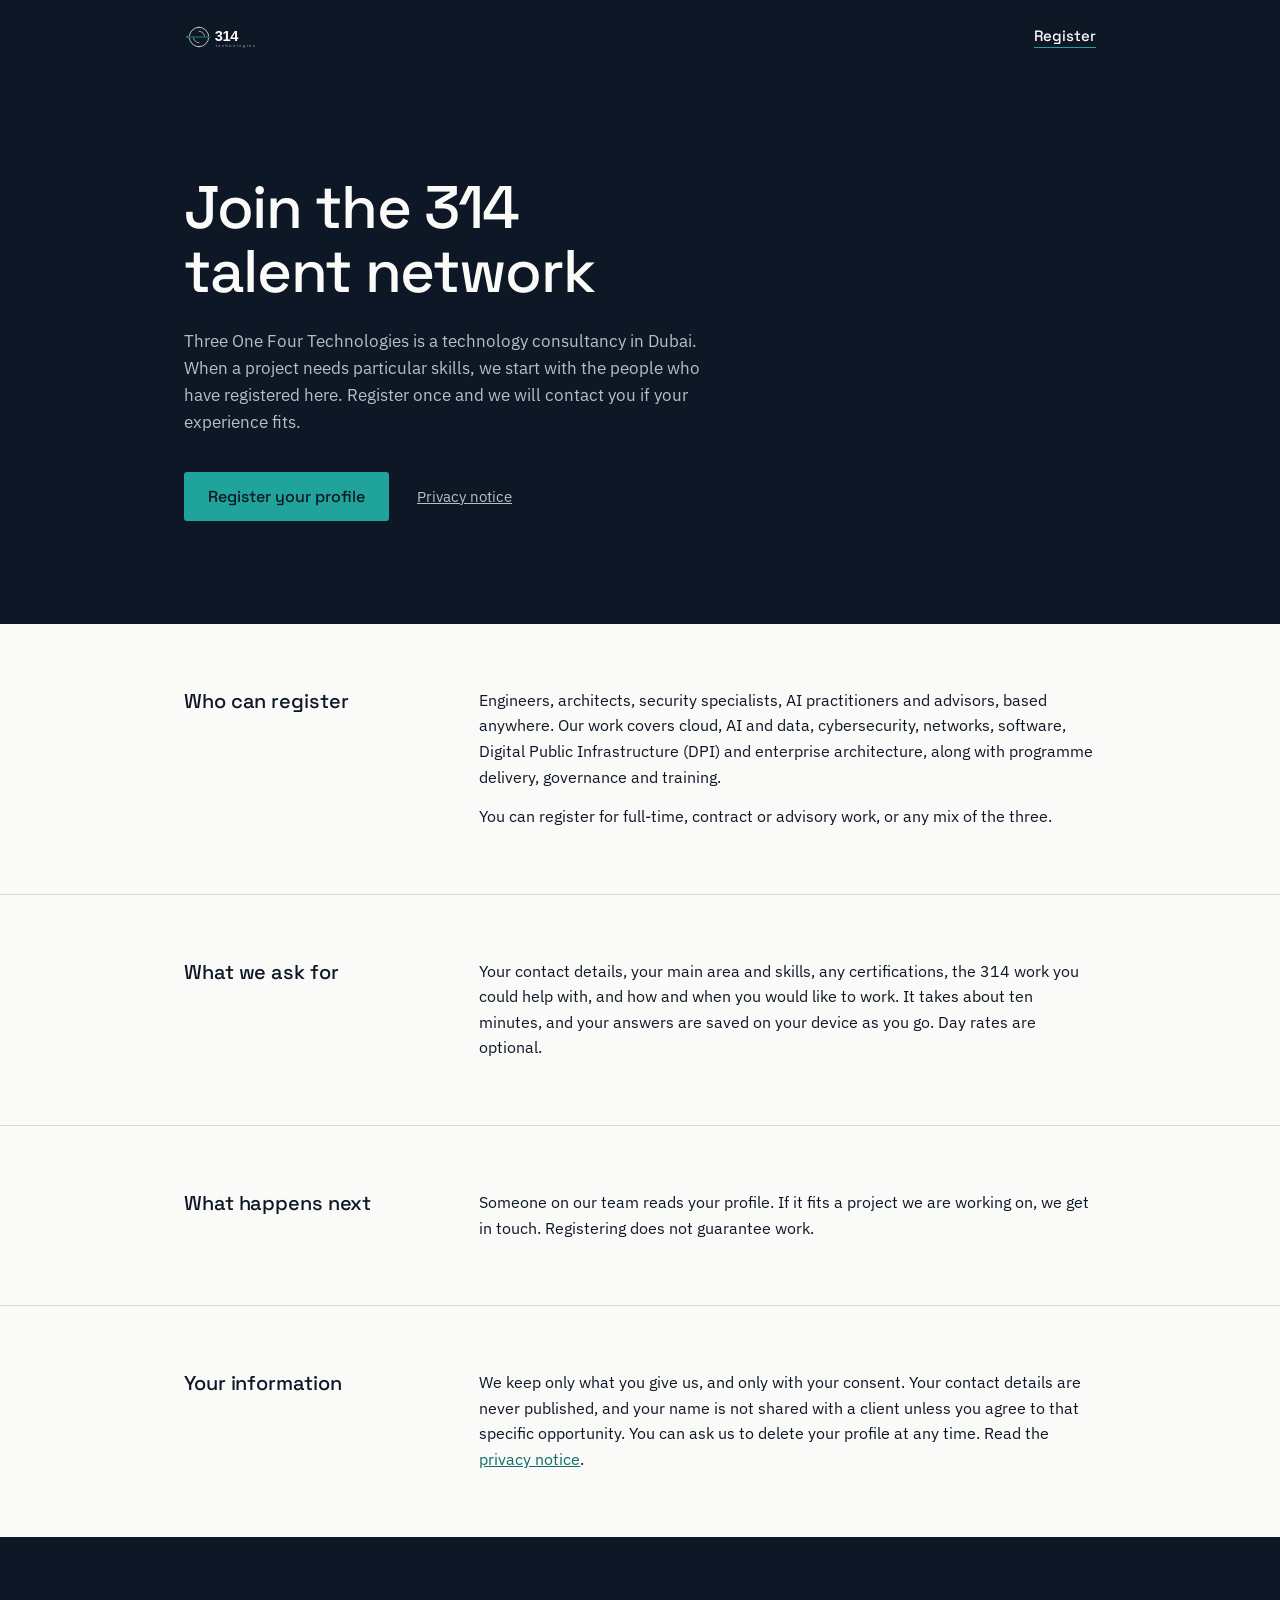
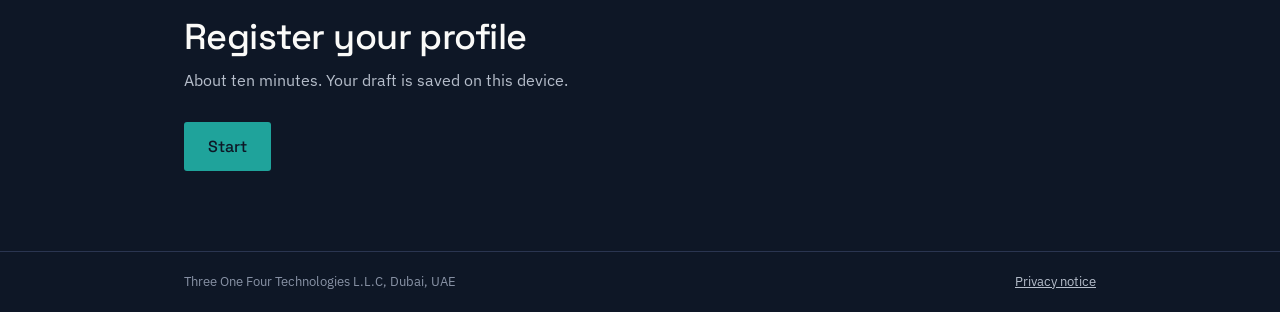
==== commit 63815586: "Careers: talent network redesign, simpler staff tool, hardened registration - /careers: shorter page" ====
--- a/careers/index.html
+++ b/careers/index.html
@@ -3,218 +3,115 @@
 <head>
 <meta charset="utf-8">
 <meta name="viewport" content="width=device-width, initial-scale=1, viewport-fit=cover">
-<title>Careers at 314 Technologies</title>
-<meta name="description" content="Join the 314 Technologies talent network. Full-time, contract and advisory work across consulting, Digital Public Infrastructure (DPI) and Google Cloud.">
+<title>Join the 314 talent network</title>
+<meta name="description" content="Register your skills and experience with the 314 Technologies talent network. We get in touch when your profile fits a project.">
 <meta name="theme-color" content="#0E1726">
 <!-- Remove this line when the page is linked from the main website. -->
 <meta name="robots" content="noindex, nofollow">
 <link rel="icon" type="image/png" href="/careers/assets/314_favicon_32.png">
 <link rel="preconnect" href="https://fonts.googleapis.com">
 <link rel="preconnect" href="https://fonts.gstatic.com" crossorigin>
-<link href="https://fonts.googleapis.com/css2?family=IBM+Plex+Mono:wght@400;500&family=IBM+Plex+Sans:wght@400;500;600&family=Space+Grotesk:wght@400;500;600&display=swap" rel="stylesheet">
+<link href="https://fonts.googleapis.com/css2?family=IBM+Plex+Sans:wght@400;500;600&family=Space+Grotesk:wght@400;500;600&display=swap" rel="stylesheet">
 <style>
 :root {
-  --ink: #0E1726; --ink-2: #172236; --teal: #1FA39B; --teal-deep: #0F6E68;
-  --paper: #FAFAF8; --paper-2: #F2F2EE; --slate: #5A6473; --line: #D9DAD4;
+  --ink: #0E1726; --teal: #1FA39B; --teal-deep: #0F6E68;
+  --paper: #FAFAF8; --slate: #5A6473; --line: #D9DAD4;
   --font-display: "Space Grotesk", system-ui, sans-serif;
   --font-body: "IBM Plex Sans", system-ui, -apple-system, "Segoe UI", sans-serif;
-  --font-mono: "IBM Plex Mono", ui-monospace, Consolas, monospace;
   --pad: clamp(20px, 5vw, 64px);
 }
 * { box-sizing: border-box; }
-html { -webkit-text-size-adjust: 100%; scroll-behavior: smooth; }
-body { margin: 0; background: var(--paper); color: var(--ink); font: 400 16px/1.6 var(--font-body); -webkit-font-smoothing: antialiased; }
-h1, h2, h3, p, ul, ol { margin: 0; padding: 0; }
-ul, ol { list-style: none; }
+html { -webkit-text-size-adjust: 100%; }
+body { margin: 0; background: var(--paper); color: var(--ink); font: 400 1rem/1.6 var(--font-body); -webkit-font-smoothing: antialiased; }
+h1, h2, p { margin: 0; }
 a { color: var(--teal-deep); }
 :focus-visible { outline: 2px solid var(--teal-deep); outline-offset: 3px; border-radius: 2px; }
-.w { max-width: 1120px; margin-inline: auto; padding-inline: var(--pad); }
+.w { max-width: 1040px; margin-inline: auto; padding-inline: var(--pad); }
 
-/* top + hero */
-.top { background: var(--ink); }
+.dark { background: var(--ink); color: var(--paper); }
+.dark :focus-visible { outline-color: var(--teal); }
 .top .w { display: flex; align-items: center; justify-content: space-between; padding-block: 22px; }
-.top img { height: 32px; display: block; }
-.top a.apply { color: var(--paper); font: 500 .9rem var(--font-display); text-decoration: none; border-bottom: 1px solid var(--teal); padding-bottom: 2px; }
-.hero { background: var(--ink); color: var(--paper); padding: clamp(40px, 9vw, 120px) 0 clamp(48px, 9vw, 112px); }
-.kick { font: 500 .75rem var(--font-mono); letter-spacing: .12em; text-transform: uppercase; color: var(--teal); margin-bottom: 28px; }
-.hero h1 { font: 500 clamp(2.25rem, 6vw, 4.5rem)/1.04 var(--font-display); letter-spacing: -.025em; max-width: 15ch; text-wrap: balance; }
-.hero .sub { color: #AEB6C4; max-width: 56ch; margin-top: 28px; font-size: 1.0625rem; }
-.go { display: flex; flex-wrap: wrap; align-items: center; gap: 14px 28px; margin-top: 40px; }
-.btn { display: inline-flex; align-items: center; background: var(--teal); color: var(--ink); font: 500 1rem var(--font-display); padding: 14px 24px; border-radius: 3px; text-decoration: none; }
+.top img { height: 30px; display: block; }
+.top a { color: var(--paper); font: 500 .9375rem var(--font-display); text-decoration: none; border-bottom: 1px solid var(--teal); padding-bottom: 2px; }
+
+.hero { padding: clamp(40px, 8vw, 104px) 0 clamp(48px, 8vw, 104px); }
+.hero h1 { font: 500 clamp(2.125rem, 5.4vw, 3.75rem)/1.06 var(--font-display); letter-spacing: -.022em; max-width: 16ch; text-wrap: balance; }
+.hero p { color: #B6BECB; max-width: 54ch; margin-top: 24px; font-size: 1.0625rem; }
+.go { display: flex; flex-wrap: wrap; align-items: center; gap: 16px 28px; margin-top: 36px; }
+.btn { display: inline-flex; align-items: center; justify-content: center; background: var(--teal); color: var(--ink); font: 500 1rem var(--font-display); padding: 14px 24px; border-radius: 3px; text-decoration: none; }
 .btn:hover { background: #26B8AF; }
-.link-l { color: var(--paper); font: 500 .95rem var(--font-display); text-decoration: none; border-bottom: 1px solid #44506A; padding-bottom: 2px; }
-.link-l:hover { border-color: var(--teal); }
-.meta { display: flex; flex-wrap: wrap; gap: 8px 32px; margin-top: clamp(40px, 7vw, 80px); padding-top: 18px; border-top: 1px solid #2A3550; font: 400 .8125rem var(--font-mono); color: #8993A6; }
+.quiet { color: #B6BECB; font-size: .9375rem; }
+.quiet:hover { color: var(--paper); }
 
-/* sections: label left, content right */
-.sec { padding: clamp(44px, 7vw, 88px) 0; border-top: 1px solid var(--line); }
+.sec { border-top: 1px solid var(--line); padding: clamp(36px, 6vw, 64px) 0; }
 .sec:first-of-type { border-top: 0; }
-.row { display: grid; grid-template-columns: minmax(180px, 3fr) 8fr; gap: 24px clamp(24px, 5vw, 72px); }
-.lab .no { font: 500 .75rem var(--font-mono); letter-spacing: .1em; color: var(--teal-deep); display: block; margin-bottom: 10px; }
-.lab h2 { font: 500 clamp(1.5rem, 2.6vw, 1.875rem)/1.15 var(--font-display); letter-spacing: -.012em; text-wrap: balance; }
-.lead { color: var(--slate); max-width: 60ch; margin-bottom: 28px; }
+.row { display: grid; grid-template-columns: minmax(160px, 3fr) 8fr; gap: 14px clamp(24px, 5vw, 72px); }
+.row h2 { font: 500 1.25rem/1.3 var(--font-display); letter-spacing: -.005em; }
+.row p { max-width: 62ch; }
+.row p + p { margin-top: 14px; }
 
-/* ruled lists */
-.rl > li { display: grid; grid-template-columns: minmax(130px, 1fr) 3fr; gap: 6px 24px; padding: 18px 0; border-top: 1px solid var(--line); }
-.rl > li:last-child { border-bottom: 1px solid var(--line); }
-.rl h3 { font: 500 1.0625rem/1.3 var(--font-display); }
-.rl p { color: var(--slate); }
+.end { padding: clamp(40px, 7vw, 80px) 0; }
+.end h2 { font: 500 clamp(1.5rem, 3.4vw, 2.25rem)/1.15 var(--font-display); letter-spacing: -.015em; }
+.end p { color: #B6BECB; margin: 10px 0 28px; }
+.foot { border-top: 1px solid #2A3550; color: #8993A6; font-size: .8125rem; }
+.foot .w { padding-block: 20px; display: flex; flex-wrap: wrap; gap: 6px 24px; justify-content: space-between; }
+.foot a { color: #B6BECB; }
 
-.line-h { display: flex; flex-wrap: wrap; align-items: baseline; gap: 4px 16px; margin: 40px 0 10px; }
-.line-h:first-child { margin-top: 0; }
-.line-h h3 { font: 500 1.25rem var(--font-display); }
-.line-h span { color: var(--slate); font-size: .9375rem; }
-.off { display: grid; grid-template-columns: repeat(2, minmax(0, 1fr)); gap: 0 clamp(20px, 4vw, 48px); }
-.off li { padding: 14px 0 15px; border-top: 1px solid var(--line); min-width: 0; }
-.off strong { display: block; font: 500 .9375rem var(--font-display); margin-bottom: 2px; }
-.off span { color: var(--slate); font-size: .9rem; line-height: 1.5; display: block; }
-
-.dom { columns: 2; column-gap: clamp(20px, 4vw, 48px); }
-.dom li { break-inside: avoid; padding: 11px 0; border-top: 1px solid var(--line); font-size: .9375rem; }
-
-.steps li { display: grid; grid-template-columns: 56px 1fr; gap: 4px 12px; padding: 18px 0; border-top: 1px solid var(--line); }
-.steps li:last-child { border-bottom: 1px solid var(--line); }
-.steps .n { font: 500 .8125rem var(--font-mono); color: var(--teal-deep); padding-top: 3px; grid-row: span 2; }
-.steps h3 { font: 500 1.0625rem var(--font-display); }
-.steps p { color: var(--slate); max-width: 58ch; }
-
-.data { max-width: 62ch; }
-.data li { padding: 10px 0 10px 18px; border-top: 1px solid var(--line); position: relative; }
-.data li:last-child { border-bottom: 1px solid var(--line); }
-.data li::before { content: ""; position: absolute; left: 0; top: 1.15em; width: 8px; height: 2px; background: var(--teal); }
-.data .after { margin-top: 16px; }
-
-/* closing */
-.end { background: var(--ink); color: var(--paper); padding: clamp(48px, 8vw, 96px) 0; }
-.end h2 { font: 500 clamp(1.75rem, 4vw, 2.75rem)/1.1 var(--font-display); letter-spacing: -.02em; max-width: 18ch; }
-.end p { color: #AEB6C4; margin: 16px 0 32px; max-width: 48ch; }
-.foot { background: var(--ink); border-top: 1px solid #2A3550; color: #7F8A9D; font-size: .8125rem; }
-.foot .w { padding-block: 22px; display: flex; flex-wrap: wrap; gap: 6px 24px; justify-content: space-between; }
-.foot a { color: #AEB6C4; }
-
-@media (max-width: 860px) {
-  .row { grid-template-columns: 1fr; }
-  .lab { margin-bottom: 4px; }
-}
-@media (max-width: 640px) {
-  .off { grid-template-columns: 1fr; }
-  .dom { columns: 1; }
-  .rl > li { grid-template-columns: 1fr; }
-  .top a.apply { display: none; }
-  .btn { width: 100%; justify-content: center; }
-  .steps li { grid-template-columns: 40px 1fr; }
-}
-@media (prefers-reduced-motion: reduce) { html { scroll-behavior: auto; } }
+@media (max-width: 760px) { .row { grid-template-columns: 1fr; } }
+@media (max-width: 520px) { .top a.hide-s { display: none; } .btn { width: 100%; } }
 </style>
 </head>
 <body>
-<header class="top">
+<header class="dark top">
   <div class="w">
     <img src="/careers/assets/314_wordmark_reversed.svg" alt="314 Technologies">
-    <a class="apply" href="/careers/apply">Join the network</a>
+    <a class="hide-s" href="/careers/apply">Register</a>
   </div>
 </header>
 
-<section class="hero">
+<section class="dark hero">
   <div class="w">
-    <p class="kick">Careers</p>
-    <h1>Work on what governments and enterprises run on.</h1>
-    <p class="sub">We are a Dubai technology consultancy and Google Cloud partner. When a project needs a particular skill set, we start with the people in our talent network. Join once, and we get in touch when your experience fits real work.</p>
+    <h1>Join the 314 talent network</h1>
+    <p>Three One Four Technologies is a technology consultancy in Dubai. When a project needs particular skills, we start with the people who have registered here. Register once and we will contact you if your experience fits.</p>
     <div class="go">
-      <a class="btn" href="/careers/apply">Join the talent network</a>
-      <a class="link-l" href="#fit">See where you could fit</a>
+      <a class="btn" href="/careers/apply">Register your profile</a>
+      <a class="quiet" href="/careers/privacy">Privacy notice</a>
     </div>
-    <div class="meta"><span>About ten minutes</span><span>Saves as you go</span><span>Full-time, contract or advisory</span></div>
   </div>
 </section>
 
 <main>
-  <section class="sec" id="ways"><div class="w row">
-    <div class="lab"><span class="no">01</span><h2>Three ways to work with us</h2></div>
+  <section class="sec"><div class="w row">
+    <h2>Who can register</h2>
     <div>
-      <p class="lead">Pick the one that suits you, or more than one. You can change your mind later.</p>
-      <ul class="rl">
-        <li><h3>Full-time</h3><p>Join the team permanently. Roles open as client work grows, and we look in the network first.</p></li>
-        <li><h3>Contract</h3><p>Join a project for a set period, remotely or on site, at a day rate that suits your level.</p></li>
-        <li><h3>Advisory</h3><p>Bring deep expertise to a bid, an architecture review or a client problem, in hours rather than months.</p></li>
-      </ul>
+      <p>Engineers, architects, security specialists, AI practitioners and advisors, based anywhere. Our work covers cloud, AI and data, cybersecurity, networks, software, Digital Public Infrastructure (DPI) and enterprise architecture, along with programme delivery, governance and training.</p>
+      <p>You can register for full-time, contract or advisory work, or any mix of the three.</p>
     </div>
   </div></section>
 
-  <section class="sec" id="fit"><div class="w row">
-    <div class="lab"><span class="no">02</span><h2>Where you could fit</h2></div>
-    <div>
-      <p class="lead">Our work sits in three service lines. In the form you tick the products that match what you do, and that is how we find you quickly when a contract lands.</p>
-      <div id="lines"></div>
-    </div>
+  <section class="sec"><div class="w row">
+    <h2>What we ask for</h2>
+    <p>Your contact details, your main area and skills, any certifications, the 314 work you could help with, and how and when you would like to work. It takes about ten minutes, and your answers are saved on your device as you go. Day rates are optional.</p>
   </div></section>
 
-  <section class="sec" id="skills"><div class="w row">
-    <div class="lab"><span class="no">03</span><h2>The skills we look for</h2></div>
-    <div>
-      <p class="lead">You choose from a structured list across these fields. Certifications from Google, Microsoft, AWS, Cisco and others count, and so does hands-on delivery.</p>
-      <ul class="dom" id="domains"></ul>
-    </div>
+  <section class="sec"><div class="w row">
+    <h2>What happens next</h2>
+    <p>Someone on our team reads your profile. If it fits a project we are working on, we get in touch. Registering does not guarantee work.</p>
   </div></section>
 
-  <section class="sec" id="how"><div class="w row">
-    <div class="lab"><span class="no">04</span><h2>How it works</h2></div>
-    <div>
-      <ol class="steps">
-        <li><span class="n">01</span><h3>Tell us about you</h3><p>Your background, your skills, how you like to work and what you would charge for contract or advisory work.</p></li>
-        <li><span class="n">02</span><h3>We read it</h3><p>Someone on our team reads every application and checks the details before adding you to the network.</p></li>
-        <li><span class="n">03</span><h3>We call when it fits</h3><p>No mass emails. We contact you when a project needs what you do, and you decide whether to take it further.</p></li>
-      </ol>
-    </div>
-  </div></section>
-
-  <section class="sec" id="data"><div class="w row">
-    <div class="lab"><span class="no">05</span><h2>Your data stays yours</h2></div>
-    <div class="data">
-      <p class="lead" style="margin-bottom:16px">We keep only what you give us, and only with your consent.</p>
-      <ul>
-        <li>Your contact details are never published.</li>
-        <li>Your profile goes to a client only if you agree to that separately.</li>
-        <li>You can ask us to delete your profile at any time.</li>
-      </ul>
-      <p class="after">Read the full <a href="/careers/privacy">privacy notice</a>.</p>
-    </div>
+  <section class="sec"><div class="w row">
+    <h2>Your information</h2>
+    <p>We keep only what you give us, and only with your consent. Your contact details are never published, and your name is not shared with a client unless you agree to that specific opportunity. You can ask us to delete your profile at any time. Read the <a href="/careers/privacy">privacy notice</a>.</p>
   </div></section>
 </main>
 
-<section class="end">
+<section class="dark end">
   <div class="w">
-    <h2>Get on our radar.</h2>
-    <p>Create your profile once. We come to you when the work fits.</p>
-    <a class="btn" href="/careers/apply">Join the talent network</a>
+    <h2>Register your profile</h2>
+    <p>About ten minutes. Your draft is saved on this device.</p>
+    <a class="btn" href="/careers/apply">Start</a>
   </div>
 </section>
-<footer class="foot"><div class="w"><span>Three One Four Technologies L.L.C, Dubai, UAE</span><a href="/careers/privacy">Privacy notice</a></div></footer>
-
-<script src="/careers/js/reference-data.js"></script>
-<script>
-(function () {
-  var ref = window.TALENT_REF || { offerings: [], domains: [] };
-  function el(tag, cls, text) { var e = document.createElement(tag); if (cls) e.className = cls; if (text) e.textContent = text; return e; }
-  var lines = [
-    { key: "consulting", title: "314 Consulting", note: "Fifteen advisory products for government and enterprise clients." },
-    { key: "dpi", title: "Digital Public Infrastructure (DPI)", note: "National-scale digital platforms built on Google Cloud." },
-    { key: "cloud", title: "Cloud", note: "Google Cloud strategy, migration and managed services." }
-  ];
-  var host = document.getElementById("lines");
-  lines.forEach(function (ln) {
-    var items = ref.offerings.filter(function (o) { return o.service_line === ln.key; });
-    if (!items.length) return;
-    var h = el("div", "line-h"); h.appendChild(el("h3", "", ln.title)); h.appendChild(el("span", "", ln.note)); host.appendChild(h);
-    var ul = el("ul", "off");
-    items.forEach(function (o) {
-      var li = el("li"); li.appendChild(el("strong", "", o.name)); li.appendChild(el("span", "", o.summary)); ul.appendChild(li);
-    });
-    host.appendChild(ul);
-  });
-  var dl = document.getElementById("domains");
-  ref.domains.forEach(function (d) { dl.appendChild(el("li", "", d.name)); });
-})();
-</script>
+<footer class="dark foot"><div class="w"><span>Three One Four Technologies L.L.C, Dubai, UAE</span><a href="/careers/privacy">Privacy notice</a></div></footer>
 </body>
 </html>
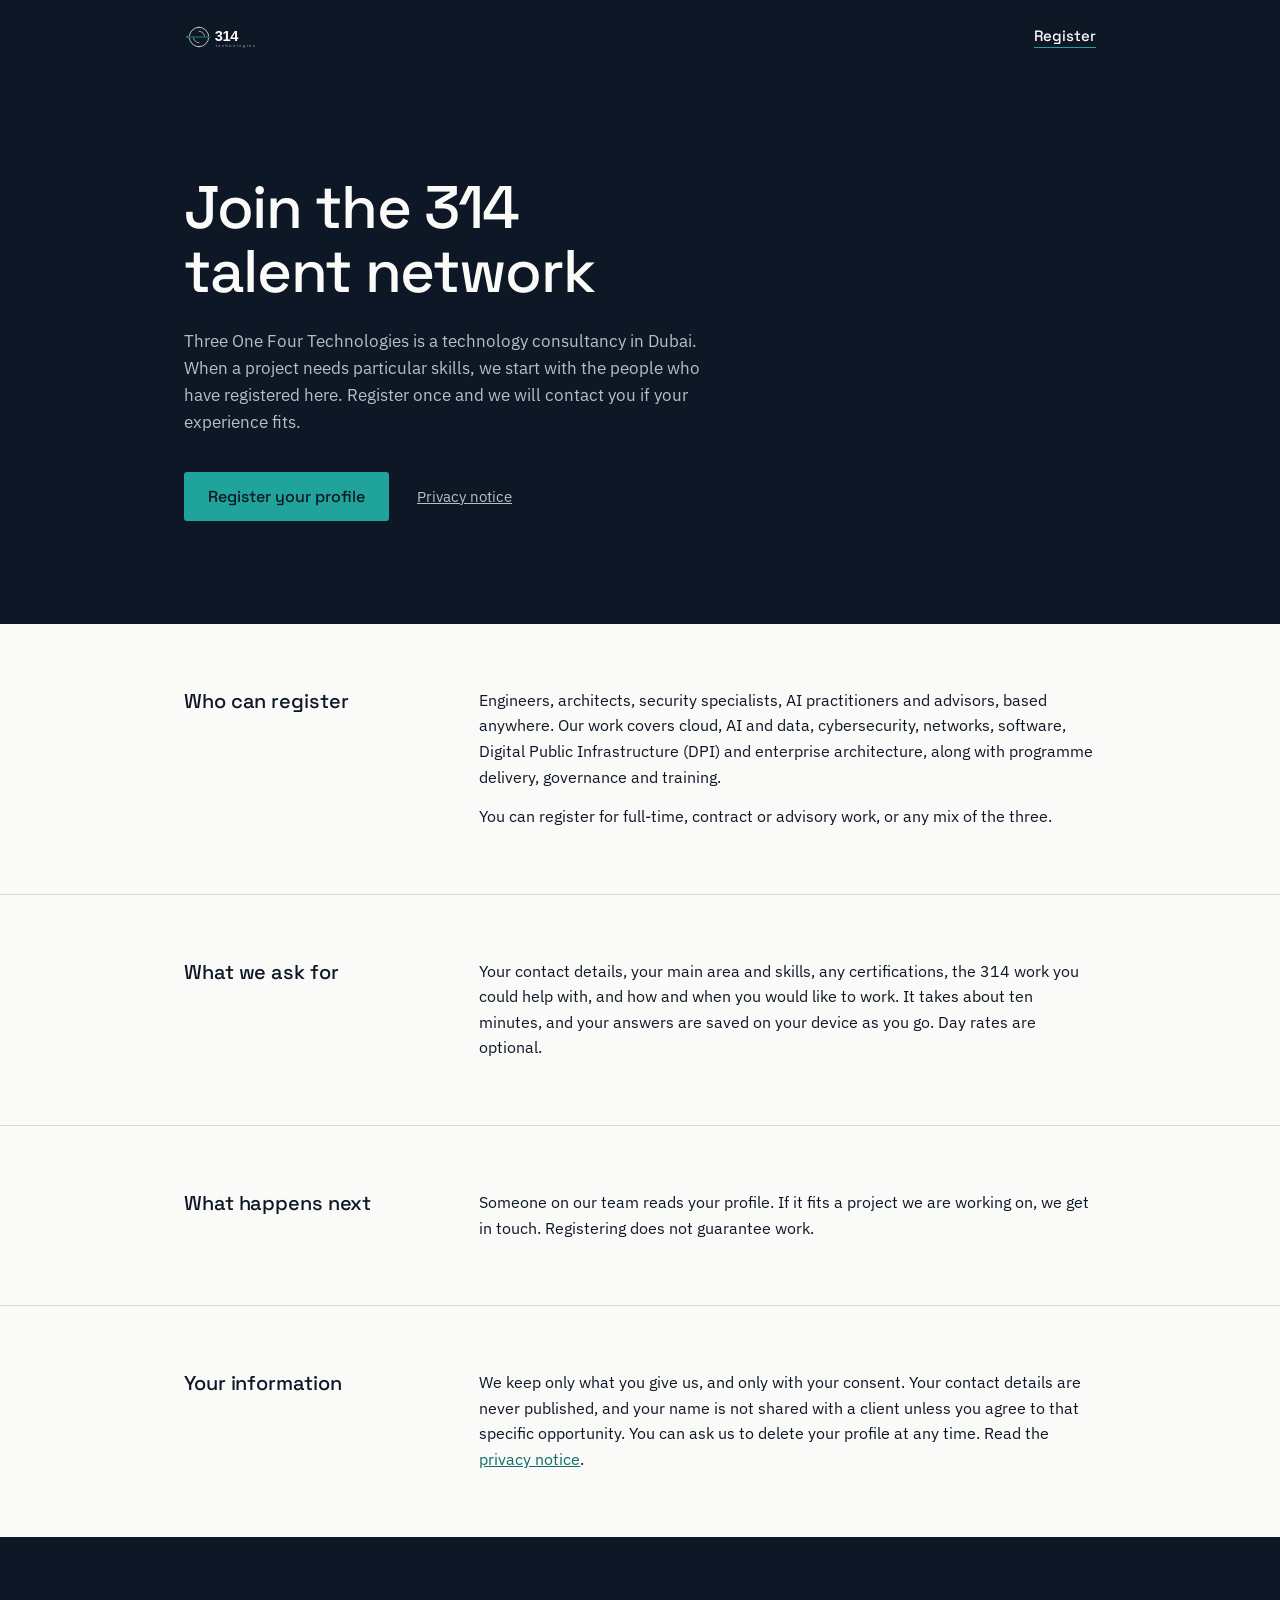
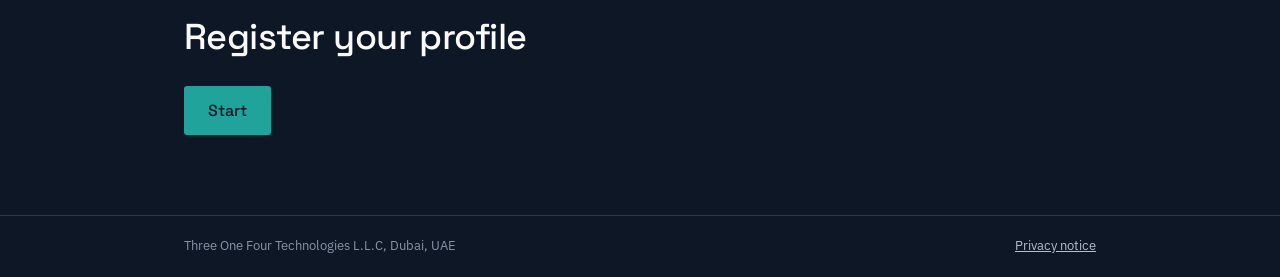
==== commit 4d6cc3b9: "Careers: remove the line under the closing heading Co-Authored-By: Claude Sonnet 5.5 <noreply@anthro" ====
--- a/careers/index.html
+++ b/careers/index.html
@@ -51,8 +51,7 @@
 .row p + p { margin-top: 14px; }
 
 .end { padding: clamp(40px, 7vw, 80px) 0; }
-.end h2 { font: 500 clamp(1.5rem, 3.4vw, 2.25rem)/1.15 var(--font-display); letter-spacing: -.015em; }
-.end p { color: #B6BECB; margin: 10px 0 28px; }
+.end h2 { font: 500 clamp(1.5rem, 3.4vw, 2.25rem)/1.15 var(--font-display); letter-spacing: -.015em; margin-bottom: 28px; }
 .foot { border-top: 1px solid #2A3550; color: #8993A6; font-size: .8125rem; }
 .foot .w { padding-block: 20px; display: flex; flex-wrap: wrap; gap: 6px 24px; justify-content: space-between; }
 .foot a { color: #B6BECB; }
@@ -108,7 +107,6 @@
 <section class="dark end">
   <div class="w">
     <h2>Register your profile</h2>
-    <p>About ten minutes. Your draft is saved on this device.</p>
     <a class="btn" href="/careers/apply">Start</a>
   </div>
 </section>
